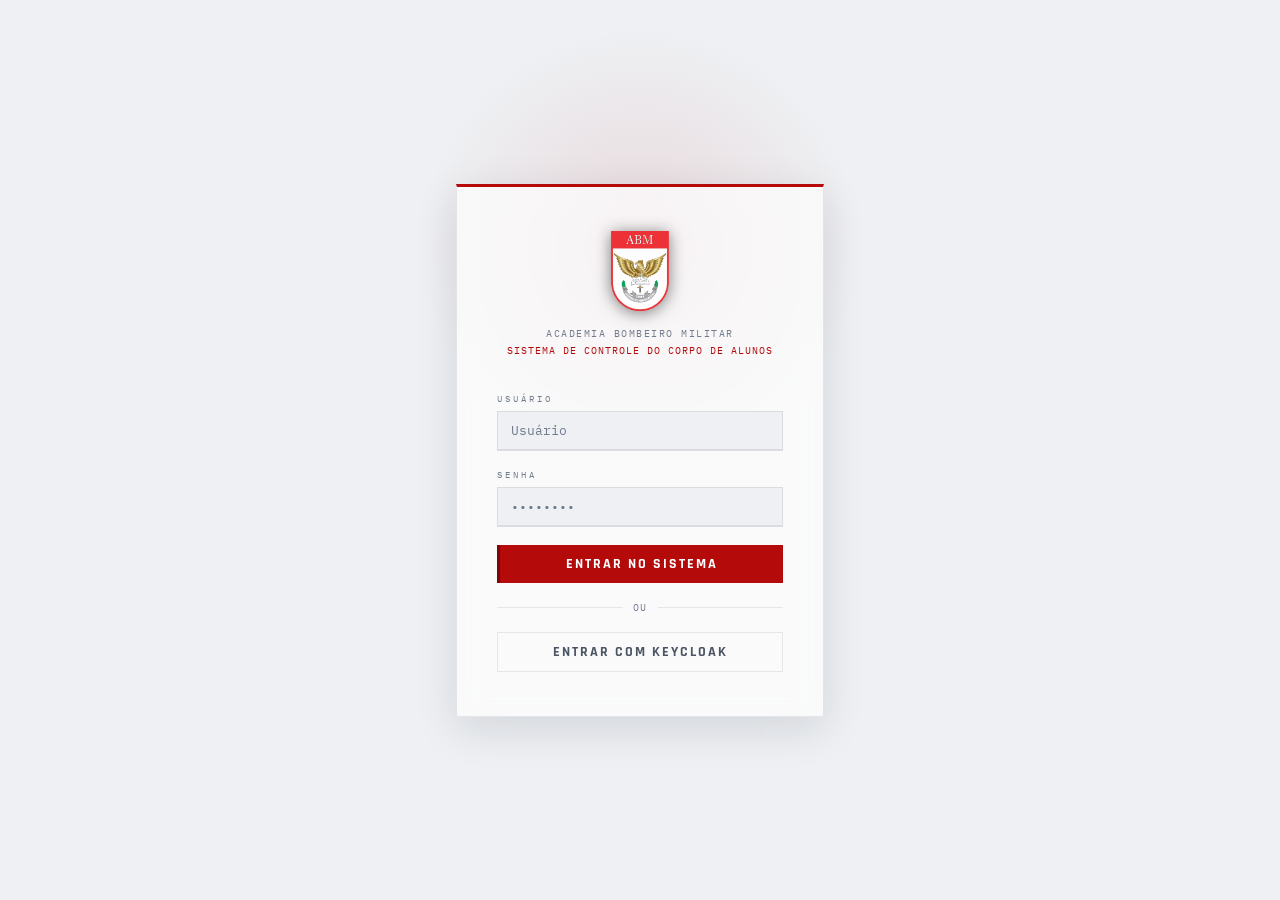
==== index.html @ fa2cc4a0 "versão para produção" ====
<!DOCTYPE html>
<html lang="pt-BR">
<head>
  <meta charset="UTF-8" />
  <link rel="icon" type="image/png" href="ABM.png" />
  <meta name="viewport" content="width=device-width, initial-scale=1.0" />
  <title>Gestão — Academia Bombeiro Militar</title>
  <link href="https://fonts.googleapis.com/css2?family=Rajdhani:wght@400;500;600;700&family=IBM+Plex+Mono:wght@400;500&family=IBM+Plex+Sans:wght@300;400;500;600&display=swap" rel="stylesheet" />
  <script>
    window.__APP_CONFIG__ = window.__APP_CONFIG__ || {
      apiBase: '/api',
      keycloak: {
        url: 'https://auth.bombeiros.pa.gov.br',
        realm: 'cbmpa',
        clientId: 'frontend-test',
      },
    };
  </script>
  <script src="config.js"></script>
  <script type="module">
    import Keycloak from 'https://esm.sh/keycloak-js@26.2.3';
    window.Keycloak = Keycloak;
  </script>
  <script src="table-sort.js" defer></script>
  <link rel="stylesheet" href="styles.css?v=3" />
</head>
<script>if (localStorage.getItem('token')) document.documentElement.classList.add('has-token');</script>
<style>.has-token #screen-login { display: none !important; }</style>
<body>

<!-- ══════════════════ LOGIN ══════════════════ -->
<div id="screen-login">
  <div class="login-wrap">
    <div class="login-card">
      <div class="login-emblem" style="flex-direction:column;align-items:center;gap:12px;">
        <img src="ABM.png" alt="Brasão ABM" style="width:80px;height:auto;filter:drop-shadow(0 2px 8px rgba(0,0,0,.5));" />
        <div style="text-align:center;">
          <div class="login-sub">Academia Bombeiro Militar</div>
          <div class="login-sub" style="color:var(--accent);letter-spacing:1px;">Sistema de Controle do Corpo de Alunos</div>
        </div>
      </div>

      <div class="alert error" id="login-error"></div>

      <div class="field">
        <label>Usuário</label>
        <input type="text" id="login-username" placeholder="Usuário" autocomplete="username" />
      </div>
      <div class="field">
        <label>Senha</label>
        <input type="password" id="login-password" placeholder="••••••••" autocomplete="current-password" />
      </div>
      <button class="btn btn-primary btn-full" id="btn-login">ENTRAR NO SISTEMA</button>

      <div style="text-align:center;margin-top:12px;display:none;" id="forgot-pw-wrap">
        <a href="#" id="link-forgot-pw" style="font-size:12px;color:var(--muted);text-decoration:underline;">Esqueceu a senha?</a>
      </div>

      <div style="display:flex;align-items:center;gap:10px;margin:18px 0;">
        <div style="flex:1;height:1px;background:var(--border);"></div>
        <span class="login-sub" style="margin:0;">OU</span>
        <div style="flex:1;height:1px;background:var(--border);"></div>
      </div>

      <button class="btn btn-ghost btn-full" id="btn-login-keycloak" onclick="doLoginKeycloak()">ENTRAR COM KEYCLOAK</button>
    </div>
  </div>
</div>

<!-- ══════════════════ SEM VÍNCULO ══════════════════ -->
<div id="screen-sem-vinculo" class="hidden">
  <div class="login-wrap">
    <div class="login-card">
      <div class="login-emblem" style="flex-direction:column;align-items:center;gap:12px;">
        <img src="ABM.png" alt="Brasão ABM" style="width:80px;height:auto;filter:drop-shadow(0 2px 8px rgba(0,0,0,.5));" />
        <div style="text-align:center;">
          <div class="login-sub">Academia Bombeiro Militar</div>
          <div class="login-sub" style="color:var(--accent);letter-spacing:1px;">Sistema de Controle do Corpo de Alunos</div>
        </div>
      </div>
      <div class="alert error" style="display:block;">
        Olá, <strong id="sv-username"></strong>. Sua conta ainda não está vinculada a nenhum curso ou função neste sistema.
        Contate a coordenação para regularizar seu acesso.
      </div>
      <button class="btn btn-ghost btn-full" onclick="doLogout()">SAIR</button>
    </div>
  </div>
</div>

<!-- ══════════════════ MODAL ESQUECI A SENHA ══════════════════ -->
<div class="modal-overlay" id="modal-forgot-pw">
  <div class="modal">
    <div class="modal-title">Recuperar Senha</div>

    <div class="alert error" id="forgot-pw-error"></div>
    <div class="alert success" id="forgot-pw-success"></div>

    <p style="font-size:13px;color:var(--muted);margin:0 0 14px;">
      Informe seu usuário. Se houver e-mail cadastrado, enviaremos um link para redefinir a senha.
    </p>

    <div class="field">
      <label>Usuário</label>
      <input type="text" id="forgot-pw-username" placeholder="Usuário" autocomplete="username" />
    </div>

    <button class="btn btn-primary btn-full" id="btn-forgot-pw-submit" style="margin-bottom:10px;">ENVIAR LINK</button>
    <button class="btn btn-ghost btn-full" onclick="closeForgotPw()">CANCELAR</button>
  </div>
</div>

<!-- ══════════════════ APP SHELL ══════════════════ -->
<div id="app">

  <!-- TOPBAR -->
  <header class="topbar">
    <div class="topbar-brand">
      <button id="btn-hamburger" onclick="toggleSidebar()" aria-label="Menu">☰</button>
      <img src="ABM.png" alt="Brasão ABM" style="width:28px;height:auto;filter:drop-shadow(0 1px 4px rgba(0,0,0,.4));" />
      <div class="topbar-sub">Academia Bombeiro Militar</div>
    </div>
    <nav id="topbar-page-nav" style="gap:0;align-items:stretch;margin:0 auto;">
      <a href="index.html" style="display:flex;align-items:center;padding:0 16px;font-family:'IBM Plex Mono',monospace;font-size:10px;letter-spacing:2px;text-transform:uppercase;color:var(--accent);border-bottom:2px solid var(--accent);text-decoration:none;white-space:nowrap;">Gestão</a>
      <a href="fatos_observados.html" style="display:flex;align-items:center;padding:0 16px;font-family:'IBM Plex Mono',monospace;font-size:10px;letter-spacing:2px;text-transform:uppercase;color:var(--muted);border-bottom:2px solid transparent;text-decoration:none;white-space:nowrap;transition:color .2s;" onmouseover="this.style.color='var(--text)'" onmouseout="this.style.color='var(--muted)'">Fatos Observados</a>
      <a href="requerimentos.html" style="display:flex;align-items:center;padding:0 16px;font-family:'IBM Plex Mono',monospace;font-size:10px;letter-spacing:2px;text-transform:uppercase;color:var(--muted);border-bottom:2px solid transparent;text-decoration:none;white-space:nowrap;transition:color .2s;" onmouseover="this.style.color='var(--text)'" onmouseout="this.style.color='var(--muted)'">Requerimentos</a>
      <a href="ordens_em_vigor.html" style="display:flex;align-items:center;padding:0 16px;font-family:'IBM Plex Mono',monospace;font-size:10px;letter-spacing:2px;text-transform:uppercase;color:var(--muted);border-bottom:2px solid transparent;text-decoration:none;white-space:nowrap;transition:color .2s;" onmouseover="this.style.color='var(--text)'" onmouseout="this.style.color='var(--muted)'">Ordens em Vigor</a>
      <a href="ensino.html" style="display:flex;align-items:center;padding:0 16px;font-family:'IBM Plex Mono',monospace;font-size:10px;letter-spacing:2px;text-transform:uppercase;color:var(--muted);border-bottom:2px solid transparent;text-decoration:none;white-space:nowrap;transition:color .2s;" onmouseover="this.style.color='var(--text)'" onmouseout="this.style.color='var(--muted)'">Ensino</a>
    </nav>
    <div class="topbar-user">
      <button type="button" id="top-curso-badge" class="curso-badge" style="display:none;" onclick="abrirModalCurso()">
        <span id="top-curso-badge-label">—</span><span style="opacity:.65;">▾</span>
      </button>
      <div style="text-align:right;">
        <div class="topbar-name" id="top-name">—</div>
        <div class="topbar-role" id="top-role">—</div>
      </div>
      <div class="topbar-avatar" id="top-avatar">?</div>
    </div>
  </header>

  <!-- SIDEBAR -->
  <aside class="sidebar">
    <div class="sidebar-section">
      <div class="sidebar-label">Geral</div>
      <div class="nav-item active" data-section="perfil" onclick="showSection('perfil')">
        <span class="nav-icon">◎</span> Meu Perfil
      </div>
    </div>

    <!-- Seção visível só para admin geral -->
    <div class="sidebar-section" id="nav-admin" style="display:none;">
      <div class="sidebar-divider"></div>
      <div class="sidebar-label">Admin Geral</div>
      <div class="nav-item" data-section="admin-coordenadores" onclick="showSection('admin-coordenadores')">
        <span class="nav-icon">⚙</span> Coordenadores
      </div>
    </div>

    <!-- Seção visível só para coordenador -->
    <div class="sidebar-section" id="nav-coord" style="display:none;">
      <div class="sidebar-divider"></div>
      <div class="sidebar-label">Administração</div>
      <div class="nav-item" data-section="usuarios" onclick="showSection('usuarios')">
        <span class="nav-icon">◈</span> Usuários
      </div>
      <div class="nav-item" data-section="staff-curso" onclick="showSection('staff-curso')">
        <span class="nav-icon">⚑</span> Staff do Curso
      </div>
      <div class="nav-item" data-section="coord-turmas" onclick="showSection('coord-turmas')">
        <span class="nav-icon">◉</span> Turmas
      </div>
      <div class="nav-item" data-section="coord-matriculas" onclick="showSection('coord-matriculas')">
        <span class="nav-icon">✦</span> Matricular Aluno
      </div>
    </div>

    <!-- Seção visível só para comandante (sem seções de gestão nesta página) -->
    <div class="sidebar-section" id="nav-comandante" style="display:none;"></div>

    <!-- Seção visível só para dia_cfo (sem seções de gestão nesta página) -->
    <div class="sidebar-section" id="nav-diacfo" style="display:none;"></div>

    <!-- Seção visível só para auxiliar -->
    <div class="sidebar-section" id="nav-auxiliar" style="display:none;">
      <div class="sidebar-divider"></div>
      <div class="sidebar-label">Auxiliar</div>
      <div class="nav-item" data-section="aux-usuarios" onclick="showSection('aux-usuarios')">
        <span class="nav-icon">◈</span> Usuários
      </div>
    </div>

    <!-- Seção visível só para ensino -->
    <div class="sidebar-section" id="nav-ensino" style="display:none;">
      <div class="sidebar-divider"></div>
      <div class="sidebar-label">Seção de Ensino</div>
      <div class="nav-item" data-section="ensino-turmas" onclick="showSection('ensino-turmas')">
        <span class="nav-icon">◉</span> Turmas
      </div>
      <div class="nav-item" data-section="ensino-matriculas" onclick="showSection('ensino-matriculas')">
        <span class="nav-icon">✦</span> Matricular Aluno
      </div>
      <div class="nav-item" data-section="ensino-tipos-disciplina" onclick="showSection('ensino-tipos-disciplina')">
        <span class="nav-icon">◎</span> Tipos de Disciplina
      </div>
    </div>

    <!-- Seção compartilhada: dia_cfo e cadete (sem seções de gestão nesta página) -->
    <div class="sidebar-section" id="nav-shared" style="display:none;"></div>

    <div class="sidebar-spacer"></div>
    <div class="sidebar-section">
      <div class="sidebar-divider"></div>
      <a href="fatos_observados.html" class="nav-item" style="text-decoration:none;">
        <span class="nav-icon">📝</span> Fatos Observados
      </a>
      <a href="requerimentos.html" class="nav-item" style="text-decoration:none;">
        <span class="nav-icon">📄</span> Requerimentos
      </a>
      <a href="ordens_em_vigor.html" class="nav-item" style="text-decoration:none;">
        <span class="nav-icon">📋</span> Ordens em Vigor
      </a>
      <a href="ensino.html" class="nav-item" style="text-decoration:none;">
        <span class="nav-icon">◎</span> Ensino e Instrução
      </a>
      <div class="nav-item" onclick="handleLogout()">
        <span class="nav-icon">↩</span> Sair
      </div>
    </div>
  </aside>

  <main class="main">

    <!-- ── PERFIL ── -->
    <section class="section active" id="section-perfil">
      <div class="page-header">
        <div>
          <div class="page-breadcrumb">CFO · Academia Bombeiro Militar</div>
          <div class="page-title">Meu <span>Perfil</span></div>
        </div>
        <button class="btn btn-ghost btn-sm" onclick="openChangePw()">◈ Alterar Senha</button>
      </div>

      <div class="card" style="max-width:520px;">
        <div class="profile-header">
          <div class="profile-avatar" id="pf-avatar">?</div>
          <div>
            <div class="profile-name" id="pf-name">—</div>
            <div class="profile-role-label"><span id="pf-role">—</span> <span id="pf-sub-role"></span></div>
          </div>
        </div>
        <div class="info-row">
          <span class="info-label">Turma</span>
          <span class="info-value" id="pf-turma-pel">—</span>
        </div>
        <div class="info-row">
          <span class="info-label">Número Geral</span>
          <span class="info-value" id="pf-numero">—</span>
        </div>
        <div class="info-row" id="pf-sub-role-row" style="display:none;">
          <span class="info-label">Sub-Função</span>
          <span class="info-value" id="pf-sub-role-value">—</span>
        </div>
        <div class="info-row">
          <span class="info-label">Nível de Acesso</span>
          <span class="info-value" id="pf-badge">—</span>
        </div>
        <div style="padding:0 20px 16px; display:flex; gap:10px;">
          <button class="btn btn-ghost btn-sm" id="pf-btn-transferir-funcao" style="display:none;" onclick="openTransferirFuncao()">⇄ Transferir Função</button>
          <button class="btn btn-ghost btn-sm" id="pf-btn-transferir-sub-funcao" style="display:none;" onclick="openTransferirSubFuncao()">⇄ Transferir Sub-Função</button>
        </div>
        <hr class="divider" />
        <div style="padding:16px 20px; display:flex; gap:10px;">
          <button class="btn btn-ghost btn-sm" onclick="openChangePw()">Alterar Senha</button>
          <button class="btn btn-danger btn-sm" onclick="handleLogout()">Sair</button>
        </div>
      </div>
    </section>

    <!-- ── USUÁRIOS (coordenador) ── -->
    <section class="section" id="section-usuarios">
      <div class="page-header">
        <div>
          <div class="page-breadcrumb">CFO · Coordenação</div>
          <div class="page-title">Gestão de <span>Usuários</span></div>
          <div class="page-meta" id="usuarios-meta">Carregando...</div>
        </div>
        <button class="btn btn-ghost btn-sm" onclick="loadUsuarios()">↻ Atualizar</button>
      </div>

      <div class="card">
        <div class="filter-bar">
          <input class="filter-input" type="text" id="filter-nome" placeholder="Filtrar por nome de guerra..." oninput="renderUsuarios()" />
          <select class="role-select" id="filter-role" onchange="renderUsuarios()" style="width:auto;">
            <option value="">Todos os roles</option>
            <option value="cadete">Cadete</option>
            <option value="aluno">Aluno</option>
            <option value="dia_cfo">Dia CFO</option>
            <option value="dia_curso">Aluno de Dia</option>
            <option value="xerife">Xerife</option>
          </select>
          <select class="role-select" id="filter-turma-pel" onchange="renderUsuarios()" style="width:auto;">
            <option value="">Todas as turmas</option>
          </select>
        </div>
      </div>

      <div id="usuarios-container">
        <!-- grupos por turma renderizados aqui -->
      </div>
    </section>



    <!-- ── ADMIN GERAL: COORDENADORES ── -->
    <section class="section" id="section-admin-coordenadores">
      <div class="page-header">
        <div>
          <div class="page-breadcrumb">Admin · Geral</div>
          <div class="page-title">Gestão de <span>Coordenadores</span></div>
          <div class="page-meta">Adicione ou remova coordenadores por curso</div>
        </div>
      </div>

      <div class="card">
        <div class="card-header"><span class="card-title">Criar Novo Curso</span></div>
        <div class="lancamento-body" style="display:flex;gap:14px;align-items:flex-end;flex-wrap:wrap;">
          <div>
            <label class="form-lbl">Nome *</label>
            <input class="filter-input" type="text" id="admin-curso-nome" placeholder="Nome do curso" style="width:240px;" />
          </div>
          <div>
            <label class="form-lbl">Sigla</label>
            <input class="filter-input" type="text" id="admin-curso-sigla" placeholder="Opcional" style="width:120px;" />
          </div>
          <div>
            <label class="form-lbl">Tipo *</label>
            <select class="role-select" id="admin-curso-tipo" style="min-width:160px;">
              <option value="formacao">Formação</option>
              <option value="especializacao">Especialização</option>
              <option value="habilitacao">Habilitação</option>
            </select>
          </div>
          <div>
            <label class="form-lbl">Ano</label>
            <input class="filter-input" type="number" id="admin-curso-ano" placeholder="Ex: 2025" style="width:100px;" />
          </div>
          <button class="btn btn-primary btn-sm" onclick="criarCursoAdmin()">+ Criar Curso</button>
        </div>
        <div id="admin-curso-alert" class="alert" style="margin:0 18px 14px;"></div>
      </div>

      <div class="card">
        <div class="card-header"><span class="card-title">Adicionar Coordenador</span></div>
        <div class="lancamento-body" style="display:flex;gap:14px;align-items:flex-end;flex-wrap:wrap;">
          <div>
            <label class="form-lbl">Curso *</label>
            <div class="sd-wrap" id="sd-admin-add-curso" style="min-width:220px;">
              <button class="sd-trigger" id="sd-admin-add-curso-trigger"
                      onclick="toggleSd('sd-admin-add-curso')"
                      data-placeholder="Selecione o curso..."
                      style="width:100%;">Selecione o curso...</button>
              <div class="sd-panel" id="sd-admin-add-curso-panel">
                <input class="sd-search" placeholder="Buscar curso..."
                       oninput="filterSd('sd-admin-add-curso', this.value)" />
                <div class="sd-list" id="sd-admin-add-curso-list"></div>
              </div>
            </div>
          </div>
          <div>
            <label class="form-lbl">CPF do coordenador *</label>
            <input class="filter-input" type="text" id="admin-add-cpf" placeholder="Somente números" style="width:180px;" />
          </div>
          <button class="btn btn-primary btn-sm" onclick="adicionarCoordenadorAdmin()">+ Adicionar</button>
        </div>
        <div id="admin-add-alert" class="alert" style="margin:0 18px 14px;"></div>
      </div>

      <div class="card">
        <div class="card-header">
          <span class="card-title">Cursos</span>
          <div style="display:flex;align-items:center;gap:8px;">
            <label class="form-lbl" style="margin:0;">Ano:</label>
            <select class="role-select" id="admin-filtro-ano" onchange="loadAdminCursos(1)" style="width:auto;">
              <option value="">Todos</option>
            </select>
          </div>
        </div>
        <table class="sortable-table">
          <thead>
            <tr>
              <th>Nome</th>
              <th>Sigla</th>
              <th>Tipo</th>
              <th>Ano</th>
              <th>Coordenador</th>
            </tr>
          </thead>
          <tbody id="admin-cursos-tbody"></tbody>
        </table>
        <div class="pag-bar">
          <span id="pag-info-cursos" class="pag-info"></span>
          <div id="pag-btns-cursos" class="pag-btns"></div>
        </div>
      </div>

      <div class="card">
        <div class="card-header">
          <span class="card-title">Coordenadores Atuais</span>
          <div class="sd-wrap" id="sd-admin-filtro-curso" style="min-width:200px;">
            <button class="sd-trigger" id="sd-admin-filtro-curso-trigger"
                    onclick="toggleSd('sd-admin-filtro-curso')"
                    data-placeholder="Todos os cursos">Todos os cursos</button>
            <div class="sd-panel" id="sd-admin-filtro-curso-panel">
              <input class="sd-search" placeholder="Buscar curso..."
                     oninput="filterSd('sd-admin-filtro-curso', this.value)" />
              <div class="sd-list" id="sd-admin-filtro-curso-list"></div>
            </div>
          </div>
        </div>
        <table class="sortable-table">
          <thead><tr><th>Curso</th><th>Coordenador</th><th>CPF</th><th></th></tr></thead>
          <tbody id="admin-coordenadores-tbody"></tbody>
        </table>
        <div class="pag-bar">
          <span id="pag-info-coordenadores" class="pag-info"></span>
          <div id="pag-btns-coordenadores" class="pag-btns"></div>
        </div>
      </div>
    </section>



    <!-- ── STAFF DO CURSO (coordenador/auxiliar) ── -->
    <section class="section" id="section-staff-curso">
      <div class="page-header">
        <div>
          <div class="page-breadcrumb">CFO · Coordenação</div>
          <div class="page-title">Staff do <span>Curso</span></div>
          <div class="page-meta">Auxiliares e comandantes de pelotão do curso ativo</div>
        </div>
      </div>

      <div class="card">
        <div class="card-header"><span class="card-title">Adicionar à Staff</span></div>
        <div class="lancamento-body" style="display:flex;gap:14px;align-items:flex-end;flex-wrap:wrap;">
          <div>
            <label class="form-lbl">Função *</label>
            <select class="role-select" id="staff-add-role" onchange="onStaffRoleChange()">
              <option value="auxiliar">Auxiliar</option>
              <option value="ensino">Seção de Ensino</option>
              <option value="comandante_de_pelotao">Comandante de Pelotão</option>
              <option value="comandante_de_companhia">Comandante de Companhia</option>
              <option value="lider_corpo_alunos">Líder do Corpo de Alunos</option>
            </select>
          </div>
          <div>
            <label class="form-lbl">Buscar por *</label>
            <select class="role-select" id="staff-add-modo" onchange="onStaffModoChange()">
              <option value="numero_geral">Número Geral (matriculado)</option>
              <option value="cpf">CPF (sem matrícula)</option>
            </select>
          </div>
          <div id="staff-add-numero-wrap">
            <label class="form-lbl">Número Geral *</label>
            <input class="filter-input" type="number" id="staff-add-numero" style="width:130px;" />
          </div>
          <div id="staff-add-cpf-wrap" style="display:none;">
            <label class="form-lbl">CPF *</label>
            <input class="filter-input" type="text" id="staff-add-cpf" placeholder="Somente números" style="width:160px;" />
          </div>
          <div id="staff-add-turma-wrap" style="display:none;">
            <label class="form-lbl">Turma *</label>
            <select class="role-select" id="staff-add-turma" onchange="onStaffTurmaChange()" style="min-width:160px;"></select>
          </div>
          <div id="staff-add-pel-wrap" style="display:none;">
            <label class="form-lbl">Pelotão *</label>
            <select class="role-select" id="staff-add-pel" style="width:90px;"></select>
          </div>
          <button class="btn btn-primary btn-sm" onclick="adicionarStaff()">+ Adicionar</button>
        </div>
        <div id="staff-add-alert" class="alert" style="margin:0 18px 14px;"></div>
      </div>

      <div class="card">
        <div class="card-header"><span class="card-title">Staff Atual</span></div>
        <table class="sortable-table">
          <thead><tr><th>Função</th><th>Nome</th><th>Turma/Pel</th><th></th></tr></thead>
          <tbody id="staff-curso-tbody"></tbody>
        </table>
      </div>
    </section>


    <!-- ── AUX: USUÁRIOS ── -->
    <section class="section" id="section-aux-usuarios">
      <div class="page-header">
        <div>
          <div class="page-breadcrumb">CFO · Auxiliar</div>
          <div class="page-title">Gestão de <span>Usuários</span></div>
          <div class="page-meta" id="aux-usuarios-meta">Carregando...</div>
        </div>
        <button class="btn btn-ghost btn-sm" onclick="loadAuxUsuarios()">↻ Atualizar</button>
      </div>
      <div class="card">
        <div class="filter-bar">
          <input class="filter-input" type="text" id="aux-filter-nome" placeholder="Filtrar por nome de guerra..." oninput="renderAuxUsuarios()" />
          <select class="role-select" id="aux-filter-role" onchange="renderAuxUsuarios()" style="width:auto;">
            <option value="">Todos os roles</option>
            <option value="cadete">Cadete</option>
            <option value="aluno">Aluno</option>
            <option value="dia_cfo">Dia CFO</option>
            <option value="dia_curso">Aluno de Dia</option>
            <option value="xerife">Xerife</option>
          </select>
          <select class="role-select" id="aux-filter-turma-pel" onchange="renderAuxUsuarios()" style="width:auto;">
            <option value="">Todas as turmas</option>
          </select>
        </div>
      </div>
      <div id="aux-usuarios-container"></div>
    </section>



    <!-- ── TURMAS DO CURSO (coordenador e ensino) ── -->
    <section class="section" id="section-coord-turmas">
      <div class="page-header">
        <div>
          <div class="page-breadcrumb">CFO · Administração</div>
          <div class="page-title">Turmas do <span>Curso</span></div>
        </div>
        <button class="btn btn-ghost btn-sm" onclick="loadCoordTurmas()">↻ Atualizar</button>
      </div>

      <!-- Criar nova turma -->
      <div class="card" style="max-width:600px;margin-bottom:20px;">
        <div class="card-header"><span class="card-title">Nova Turma</span></div>
        <div style="padding:16px 20px;display:flex;flex-wrap:wrap;gap:12px;align-items:flex-end;">
          <div>
            <label class="form-lbl">ID (ex: 29A) *</label>
            <input class="filter-input" type="text" id="ct-id" placeholder="29A" style="width:90px;text-transform:uppercase;" />
          </div>
          <div style="flex:1;min-width:160px;">
            <label class="form-lbl">Nome *</label>
            <input class="filter-input" type="text" id="ct-nome" placeholder="CFO TURMA 29 A" style="width:100%;" />
          </div>
          <div>
            <label class="form-lbl">Data de início</label>
            <input class="filter-input" type="date" id="ct-data" style="width:150px;" />
          </div>
          <div>
            <label class="form-lbl">Antiguidade</label>
            <input class="filter-input" type="number" id="ct-antiguidade" placeholder="ex: 29" style="width:90px;" />
          </div>
          <button class="btn btn-primary" onclick="criarTurma()">+ Criar</button>
        </div>
        <div id="ct-alert" class="alert" style="margin:0 20px 14px;"></div>
      </div>

      <!-- Lista de turmas -->
      <div class="card">
        <div class="card-header"><span class="card-title">Turmas Existentes</span></div>
        <div class="table-wrap">
          <table class="sortable-table">
            <thead>
              <tr>
                <th>ID</th>
                <th>Nome</th>
                <th>Início</th>
                <th>Antiguidade</th>
                <th>Matriculados</th>
                <th>Pelotões</th>
              </tr>
            </thead>
            <tbody id="coord-turmas-tbody"></tbody>
          </table>
        </div>
      </div>
    </section>


    <!-- ── MATRICULAR ALUNO (coordenador e ensino) ── -->
    <section class="section" id="section-coord-matriculas">
      <div class="page-header">
        <div>
          <div class="page-breadcrumb">CFO · Administração</div>
          <div class="page-title">Matricular <span>Aluno</span></div>
          <div class="page-meta">Matricule um usuário já cadastrado no sistema pelo CPF</div>
        </div>
      </div>

      <div class="card" style="max-width:560px;">
        <div class="card-header"><span class="card-title">Nova Matrícula</span></div>
        <div style="padding:16px 20px;display:grid;grid-template-columns:1fr 1fr;gap:14px;">
          <div style="grid-column:1/-1;">
            <label class="form-lbl">CPF do aluno *</label>
            <input class="filter-input" type="text" id="mat-cpf" placeholder="Somente números" style="width:100%;" />
          </div>
          <div>
            <label class="form-lbl">Turma *</label>
            <select class="role-select" id="mat-turma" style="width:100%;"></select>
          </div>
          <div>
            <label class="form-lbl">Pelotão *</label>
            <input class="filter-input" type="text" id="mat-pel" value="A" style="width:80px;text-transform:uppercase;" />
          </div>
          <div>
            <label class="form-lbl">Nº Geral</label>
            <input class="filter-input" type="number" id="mat-numero-geral" style="width:110px;" />
          </div>
        </div>
        <div style="padding:0 20px 16px;">
          <button class="btn btn-primary" onclick="matricularAluno()">✦ Matricular</button>
        </div>
        <div id="mat-alert" class="alert" style="margin:0 20px 14px;"></div>
      </div>
    </section>


    <!-- ── TURMAS DO CURSO (ensino — seção separada no nav mas mesmo conteúdo) ── -->
    <section class="section" id="section-ensino-turmas">
      <div class="page-header">
        <div>
          <div class="page-breadcrumb">CFO · Seção de Ensino</div>
          <div class="page-title">Turmas do <span>Curso</span></div>
        </div>
        <button class="btn btn-ghost btn-sm" onclick="loadEnsinoTurmas()">↻ Atualizar</button>
      </div>

      <div class="card" style="max-width:600px;margin-bottom:20px;">
        <div class="card-header"><span class="card-title">Nova Turma</span></div>
        <div style="padding:16px 20px;display:flex;flex-wrap:wrap;gap:12px;align-items:flex-end;">
          <div>
            <label class="form-lbl">ID (ex: 29A) *</label>
            <input class="filter-input" type="text" id="et-id" placeholder="29A" style="width:90px;text-transform:uppercase;" />
          </div>
          <div style="flex:1;min-width:160px;">
            <label class="form-lbl">Nome *</label>
            <input class="filter-input" type="text" id="et-nome" placeholder="CFO TURMA 29 A" style="width:100%;" />
          </div>
          <div>
            <label class="form-lbl">Data de início</label>
            <input class="filter-input" type="date" id="et-data" style="width:150px;" />
          </div>
          <div>
            <label class="form-lbl">Antiguidade</label>
            <input class="filter-input" type="number" id="et-antiguidade" placeholder="ex: 29" style="width:90px;" />
          </div>
          <button class="btn btn-primary" onclick="criarEnsinoTurma()">+ Criar</button>
        </div>
        <div id="et-alert" class="alert" style="margin:0 20px 14px;"></div>
      </div>

      <div class="card">
        <div class="card-header"><span class="card-title">Turmas Existentes</span></div>
        <div class="table-wrap">
          <table class="sortable-table">
            <thead>
              <tr>
                <th>ID</th>
                <th>Nome</th>
                <th>Início</th>
                <th>Antiguidade</th>
                <th>Matriculados</th>
                <th>Pelotões</th>
              </tr>
            </thead>
            <tbody id="ensino-turmas-tbody"></tbody>
          </table>
        </div>
      </div>
    </section>


    <!-- ── MATRICULAR ALUNO (ensino) ── -->
    <section class="section" id="section-ensino-matriculas">
      <div class="page-header">
        <div>
          <div class="page-breadcrumb">CFO · Seção de Ensino</div>
          <div class="page-title">Matricular <span>Aluno</span></div>
          <div class="page-meta">Matricule um usuário já cadastrado no sistema pelo CPF</div>
        </div>
      </div>

      <div class="card" style="max-width:560px;">
        <div class="card-header"><span class="card-title">Nova Matrícula</span></div>
        <div style="padding:16px 20px;display:grid;grid-template-columns:1fr 1fr;gap:14px;">
          <div style="grid-column:1/-1;">
            <label class="form-lbl">CPF do aluno *</label>
            <input class="filter-input" type="text" id="emat-cpf" placeholder="Somente números" style="width:100%;" />
          </div>
          <div>
            <label class="form-lbl">Turma *</label>
            <select class="role-select" id="emat-turma" style="width:100%;"></select>
          </div>
          <div>
            <label class="form-lbl">Pelotão *</label>
            <input class="filter-input" type="text" id="emat-pel" value="A" style="width:80px;text-transform:uppercase;" />
          </div>
          <div>
            <label class="form-lbl">Nº Geral</label>
            <input class="filter-input" type="number" id="emat-numero-geral" style="width:110px;" />
          </div>
        </div>
        <div style="padding:0 20px 16px;">
          <button class="btn btn-primary" onclick="matricularEnsinoAluno()">✦ Matricular</button>
        </div>
        <div id="emat-alert" class="alert" style="margin:0 20px 14px;"></div>
      </div>
    </section>


    <!-- ── TIPOS DE DISCIPLINA (ensino) ── -->
    <section class="section" id="section-ensino-tipos-disciplina">
      <div class="page-header">
        <div>
          <div class="page-breadcrumb">CFO · Seção de Ensino</div>
          <div class="page-title">Tipos de <span>Disciplina</span></div>
          <div class="page-meta">Currículo de disciplinas do curso</div>
        </div>
      </div>

      <div class="card">
        <div class="card-header"><span class="card-title">Cadastrar Tipo de Disciplina</span></div>
        <div class="lancamento-body" style="display:flex;gap:14px;align-items:flex-end;flex-wrap:wrap;padding:16px 20px;">
          <div style="flex:1;min-width:200px;">
            <label class="form-lbl">Nome *</label>
            <input class="filter-input" type="text" id="etd-nome" placeholder="DIREITO CONSTITUCIONAL" style="width:100%;text-transform:uppercase;" />
          </div>
          <div>
            <label class="form-lbl">Semestre</label>
            <select class="role-select" id="etd-semestre" style="min-width:80px;">
              <option value="">—</option>
              <option value="1">1º</option>
              <option value="2">2º</option>
              <option value="3">3º</option>
              <option value="4">4º</option>
            </select>
          </div>
          <div>
            <label class="form-lbl">H/A</label>
            <input class="filter-input" type="number" min="1" id="etd-horas" placeholder="30" style="width:80px;" />
          </div>
          <div>
            <label class="form-lbl">Peso</label>
            <input class="filter-input" type="number" min="0" step="0.1" id="etd-peso" placeholder="1" style="width:80px;" />
          </div>
          <button class="btn btn-primary" onclick="criarTipoDisciplina()">+ Cadastrar</button>
        </div>
        <div id="etd-alert" class="alert" style="margin:0 20px 14px;"></div>
      </div>

      <div class="card">
        <div class="card-header"><span class="card-title">Tipos Cadastrados</span></div>
        <table class="sortable-table">
          <thead>
            <tr>
              <th>Nome</th>
              <th>Semestre</th>
              <th>H/A</th>
              <th>Peso</th>
            </tr>
          </thead>
          <tbody id="etd-tbody"></tbody>
        </table>
      </div>
    </section>

    <footer class="app-footer">
      <div class="app-footer-grid">
        <div>
          <div class="app-footer-brand">
            <img src="CBMPA.png" alt="Logo CBMPA" />
            <span>CBMPA</span>
          </div>
          <p>
            Corpo de Bombeiros Militar do Pará<br>
            Academia Bombeiro Militar
          </p>
          <p><a href="https://www.bombeiros.pa.gov.br" target="_blank" rel="noopener noreferrer">bombeiros.pa.gov.br</a></p>
        </div>
        <div>
          <div class="app-footer-title">&lt;/&gt; Sobre o sistema</div>
          <ul>
            <li>Sistema de Controle do Corpo de Alunos</li>
            <li>
              Desenvolvido por:<br>
              CAD BM Lauro Correa dos Santos Junior<br>
              CAD BM Artur Sidney Maceno Moreira
            </li>
          </ul>
        </div>
        <div>
          <div class="app-footer-title">&lt;/&gt; Links</div>
          <ul>
            <li><a href="termos-de-uso.html">Termos de Uso</a></li>
          </ul>
        </div>
      </div>
      <div class="app-footer-copy">© <span id="footer-year"></span> Corpo de Bombeiros Militar do Pará. Todos os direitos reservados.</div>
    </footer>
    <script>document.getElementById('footer-year').textContent = new Date().getFullYear();</script>

  </main>

<!-- ══ MODAL CURSO ATIVO ══ -->
<div class="modal-overlay" id="modal-curso">
  <div class="modal" style="max-width:420px;">
    <div class="modal-title">Selecionar Curso</div>
    <div id="modal-curso-lista" style="display:flex;flex-direction:column;gap:10px;"></div>
    <button class="btn btn-ghost btn-full btn-sm" style="margin-top:18px;" onclick="document.getElementById('modal-curso').classList.remove('open')">Cancelar</button>
  </div>
</div>

<div class="modal-overlay" id="modal-terms" style="z-index:600;">
  <div class="modal" style="max-width:640px;padding:0;display:flex;flex-direction:column;max-height:90vh;">
    <div style="padding:28px 32px 20px;border-bottom:1px solid var(--border);">
      <div class="modal-title" style="margin-bottom:6px;">Termos de Uso</div>
      <p style="font-size:.82rem;color:var(--muted);font-family:'IBM Plex Mono',monospace;letter-spacing:.5px;">
        Uma nova versão dos Termos de Uso está em vigor. Leia e aceite para continuar.
      </p>
    </div>
    <div style="overflow-y:auto;flex:1;padding:24px 32px;">
      <iframe src="termos-de-uso.html" style="width:100%;height:480px;border:none;background:var(--bg);" title="Termos de Uso"></iframe>
    </div>
    <div style="padding:20px 32px 24px;border-top:1px solid var(--border);display:flex;flex-direction:column;gap:14px;">
      <label style="display:flex;align-items:flex-start;gap:10px;cursor:pointer;font-size:.85rem;color:var(--text-dim);line-height:1.5;">
        <input type="checkbox" id="chk-terms-modal" style="width:16px;min-width:16px;height:16px;margin-top:2px;accent-color:var(--accent);cursor:pointer;" />
        <span>
          Li e aceito os <a href="termos-de-uso.html" target="_blank" style="color:var(--accent);text-decoration:underline;">Termos de Uso</a>
          do Sistema de Controle do Corpo de Alunos, reconhecendo que todas as ações realizadas com minhas credenciais são de minha exclusiva responsabilidade e produzem efeitos disciplinares.
        </span>
      </label>
      <div id="terms-modal-error" class="alert error" style="display:none;"></div>
      <button class="btn btn-primary btn-full" id="btn-accept-terms" disabled style="opacity:.45;cursor:not-allowed;">
        ACEITAR E CONTINUAR
      </button>
    </div>
  </div>
</div>

<!-- ══════════════════ MODAL ALTERAR SENHA ══════════════════ -->
<div class="modal-overlay" id="modal-pw">
  <div class="modal">
    <div class="modal-title">Alterar Senha</div>

    <div class="alert error" id="pw-error"></div>
    <div class="alert success" id="pw-success"></div>

    <div class="field">
      <label>Senha Atual</label>
      <input type="password" id="pw-old" placeholder="••••••••" />
    </div>
    <div class="field">
      <label>Nova Senha</label>
      <input type="password" id="pw-new" placeholder="mínimo 8 caracteres" />
    </div>
    <div class="field">
      <label>Confirmar Nova Senha</label>
      <input type="password" id="pw-confirm" placeholder="••••••••" />
    </div>

    <button class="btn btn-primary btn-full" id="btn-pw-submit" style="margin-bottom:10px;">CONFIRMAR</button>
    <button class="btn btn-ghost btn-full" onclick="closePw()">CANCELAR</button>
  </div>
</div>

<div class="modal-overlay" id="modal-transferir">
  <div class="modal">
    <div class="modal-title" id="transferir-title">Transferir Função</div>

    <div class="alert error" id="transferir-error"></div>
    <div class="alert success" id="transferir-success"></div>

    <p style="font-size:13px;color:var(--muted);margin:0 0 14px;" id="transferir-desc"></p>

    <div class="field">
      <label>Número Geral do Destinatário</label>
      <input type="number" id="transferir-numero-geral" placeholder="Ex: 42" />
    </div>

    <button class="btn btn-primary btn-full" id="btn-transferir-submit" style="margin-bottom:10px;" onclick="handleTransferir()">CONFIRMAR</button>
    <button class="btn btn-ghost btn-full" onclick="closeTransferir()">CANCELAR</button>
  </div>
</div>

<!-- TOAST -->
<div id="toast"></div>

<script src="shared.js?v=3"></script>
<script>
  (async () => {
    if (token()) { await initApp(); }
  })();
</script>
</body>
</html>
---- styles.css ----
:root {
      --bg:              #eef0f3;
      --surface:         rgba(255,255,255,.68);
      --surface2:        rgba(255,255,255,.85);
      --border:          rgba(15,23,42,.09);
      --border2:         rgba(15,23,42,.16);
      --accent:          #b40a0a;
      --accent2:         #7a0808;
      --accent-dim:      rgba(180,10,10,.08);
      --danger:          #c0392b;
      --danger-dim:      rgba(192,57,43,.12);
      --text:            #1c2128;
      --text-dim:        #4b5563;
      --muted:           #707b8c;
      --success:         #1e9e57;
      --success-dim:     rgba(30,158,87,.1);
      --blue:            #2f7dbd;
      --blue-dim:        rgba(47,125,189,.1);
      --warn:            #c2670f;
      --warn-dim:        rgba(194,103,15,.1);
      --glass-blur:      blur(14px);
    }

    *, *::before, *::after { box-sizing: border-box; margin: 0; padding: 0; }

    body {
      background: var(--bg);
      color: var(--text);
      font-family: 'IBM Plex Sans', sans-serif;
      min-height: 100vh;
      overflow-x: hidden;
    }

    /* ── BG WASH ── */
    body::before {
      content: '';
      position: fixed; inset: 0;
      background:
        radial-gradient(circle at 12% 0%, rgba(180,10,10,.06) 0%, transparent 45%),
        radial-gradient(circle at 100% 30%, rgba(15,23,42,.04) 0%, transparent 50%);
      pointer-events: none; z-index: 0;
    }

    /* ── LOGIN SCREEN ── */
    #screen-login {
      position: fixed; inset: 0;
      background: var(--bg);
      z-index: 500;
      display: flex; align-items: center; justify-content: center;
      animation: fadeIn .3s ease;
    }
    #screen-login.hidden { display: none; }
    #screen-sem-vinculo { display: flex; align-items: center; justify-content: center; animation: fadeIn .3s ease; }
    #screen-sem-vinculo.hidden { display: none; }

    .login-wrap {
      position: relative; z-index: 1;
      width: 100%; max-width: 400px; padding: 16px;
    }

    /* Glow behind card */
    .login-wrap::before {
      content: '';
      position: absolute;
      top: -160px; left: 50%; transform: translateX(-50%);
      width: 480px; height: 480px;
      background: radial-gradient(circle, rgba(180,10,10,.1) 0%, transparent 65%);
      pointer-events: none;
    }

    .login-card {
      background: var(--surface);
      backdrop-filter: var(--glass-blur);
      -webkit-backdrop-filter: var(--glass-blur);
      border: 1px solid var(--border);
      border-top: 3px solid var(--accent);
      box-shadow: 0 12px 40px rgba(15,23,42,.12);
      padding: 44px 40px;
      position: relative;
    }

    .login-emblem {
      display: flex; align-items: center; gap: 14px;
      margin-bottom: 36px;
    }

    .login-hex {
      width: 52px; height: 52px;
      background: var(--bg);
      border: 1px solid var(--border2);
      clip-path: polygon(50% 0%, 100% 25%, 100% 75%, 50% 100%, 0% 75%, 0% 25%);
      display: flex; align-items: center; justify-content: center;
      font-family: 'Rajdhani', sans-serif;
      font-size: 18px; font-weight: 700;
      color: var(--accent); flex-shrink: 0;
    }

    .login-brand {
      font-family: 'Rajdhani', sans-serif;
      font-size: 26px; font-weight: 700;
      letter-spacing: 4px; color: var(--accent);
      line-height: 1;
    }

    .login-sub {
      font-family: 'IBM Plex Mono', monospace;
      font-size: 10px; letter-spacing: 1.5px;
      color: var(--muted); text-transform: uppercase;
      margin-top: 4px;
    }

    .field { margin-bottom: 18px; }

    label {
      display: block;
      font-family: 'IBM Plex Mono', monospace;
      font-size: 9px; letter-spacing: 3px;
      color: var(--muted); text-transform: uppercase;
      margin-bottom: 7px;
    }

    input, select, textarea {
      width: 100%;
      background: var(--bg);
      border: 1px solid var(--border);
      border-bottom: 2px solid var(--border);
      color: var(--text);
      padding: 10px 13px;
      font-family: 'IBM Plex Mono', monospace;
      font-size: 13px; outline: none;
      transition: border-color .2s;
    }
    input:focus, select:focus, textarea:focus {
      border-color: var(--accent);
      border-bottom-color: var(--accent);
    }
    input::placeholder, textarea::placeholder { color: var(--muted); }
    select { cursor: pointer; }
    select option { background: var(--surface2); }

    .btn {
      display: inline-flex; align-items: center; gap: 7px;
      padding: 10px 20px; border: none; cursor: pointer;
      font-family: 'Rajdhani', sans-serif;
      font-size: 14px; font-weight: 700;
      letter-spacing: 2px; text-transform: uppercase;
      transition: all .15s;
    }
    .btn-full { width: 100%; justify-content: center; }
    .btn-primary {
      background: var(--accent); color: #fff;
      border-left: 3px solid var(--accent2);
    }
    .btn-primary:hover { background: #d11414; }
    .btn-primary:active { transform: scale(.98); }
    .btn-ghost {
      background: transparent; color: var(--text-dim);
      border: 1px solid var(--border);
    }
    .btn-ghost:hover { border-color: var(--accent); color: var(--accent); }
    .btn-danger {
      background: var(--danger-dim); color: var(--danger);
      border: 1px solid rgba(192,57,43,.3);
    }
    .btn-danger:hover { background: rgba(192,57,43,.22); }
    .btn-sm { padding: 5px 12px; font-size: 11px; letter-spacing: 1px; }
    .btn-loading { opacity: .55; pointer-events: none; }

    .alert {
      padding: 10px 14px;
      font-family: 'IBM Plex Mono', monospace;
      font-size: 12px; margin-bottom: 16px; display: none;
    }
    .alert.show { display: block; }
    .alert.error { background: rgba(192,57,43,.12); border: 1px solid rgba(192,57,43,.25); color: #e74c3c; }
    .alert.success { background: var(--success-dim); border: 1px solid rgba(46,204,113,.25); color: var(--success); }

    /* ── APP SHELL ── */
    #app {
      display: none;
    }
    #app.visible {
      display: block;
    }

    /* ── TOPBAR ── */
    .topbar {
      position: fixed; top: 0; left: 0; right: 0;
      height: 48px;
      background: rgba(255,255,255,.78);
      backdrop-filter: var(--glass-blur);
      -webkit-backdrop-filter: var(--glass-blur);
      border-bottom: 3px solid var(--accent);
      box-shadow: 0 1px 12px rgba(15,23,42,.06);
      display: flex; align-items: center; justify-content: space-between;
      padding: 0 20px;
      z-index: 200;
    }

    .topbar-brand {
      display: flex; align-items: center; gap: 10px;
    }

    .topbar-hex {
      width: 30px; height: 30px;
      background: var(--bg);
      border: 1px solid var(--border2);
      clip-path: polygon(50% 0%, 100% 25%, 100% 75%, 50% 100%, 0% 75%, 0% 25%);
      display: flex; align-items: center; justify-content: center;
      font-family: 'Rajdhani', sans-serif; font-size: 12px; font-weight: 700;
      color: var(--accent);
    }

    .topbar-title {
      font-family: 'Rajdhani', sans-serif;
      font-size: 16px; font-weight: 700;
      letter-spacing: 3px; color: var(--accent);
      text-transform: uppercase;
    }

    .topbar-sep {
      width: 1px; height: 20px; background: var(--border2); margin: 0 8px;
    }

    .topbar-sub {
      font-family: 'IBM Plex Mono', monospace;
      font-size: 9px; letter-spacing: 2px;
      color: var(--muted); text-transform: uppercase;
    }

    .topbar-user {
      display: flex; align-items: center; gap: 10px;
    }

    .topbar-avatar {
      width: 30px; height: 30px;
      background: var(--bg); border: 1px solid var(--border2);
      display: flex; align-items: center; justify-content: center;
      font-family: 'Rajdhani', sans-serif;
      font-size: 13px; color: var(--accent); font-weight: 700;
    }

    .topbar-name {
      font-size: 12px; font-weight: 600; color: var(--text);
    }

    .topbar-role {
      font-family: 'IBM Plex Mono', monospace;
      font-size: 9px; color: var(--muted); letter-spacing: 1px;
    }

    .badge {
      display: inline-block; padding: 2px 8px;
      font-family: 'IBM Plex Mono', monospace;
      font-size: 9px; letter-spacing: 2px; text-transform: uppercase;
    }
    .badge-gold { background: rgba(180,10,10,.12); color: var(--accent); border: 1px solid rgba(180,10,10,.25); }
    .badge-silver { background: rgba(74,80,96,.15); color: var(--text-dim); border: 1px solid rgba(74,80,96,.3); }
    .badge-blue  { background: var(--blue-dim); color: var(--blue); border: 1px solid rgba(52,152,219,.25); }
    .badge-green { background: rgba(46,204,113,.1); color: var(--success); border: 1px solid rgba(46,204,113,.25); }
    .badge-sub-b1 { background: rgba(155,89,182,.12); color: #9b59b6; border: 1px solid rgba(155,89,182,.3); }
    .badge-sub-b3 { background: rgba(230,126,34,.12); color: #e67e22; border: 1px solid rgba(230,126,34,.3); }
    .badge-sub-b4 { background: rgba(52,152,219,.12); color: #3498db; border: 1px solid rgba(52,152,219,.3); }
    .badge-sub-b5 { background: rgba(231,76,60,.12); color: #e74c3c; border: 1px solid rgba(231,76,60,.3); }

    /* ── SIDEBAR ── */
    .sidebar {
      position: fixed; top: 48px; left: 0; bottom: 0;
      width: 210px;
      background: linear-gradient(185deg, #14171c 0%, #1f0b0b 100%);
      border-right: 1px solid var(--border2);
      overflow-y: auto; z-index: 100;
      display: flex; flex-direction: column;
    }

    .sidebar-section { padding: 20px 0 8px; }

    .sidebar-label {
      font-family: 'IBM Plex Mono', monospace;
      font-size: 9px; letter-spacing: 2px; text-transform: uppercase;
      color: rgba(255,255,255,.4); padding: 0 14px 10px;
    }

    .sidebar-label.collapsible {
      display: flex; align-items: center; justify-content: space-between;
      cursor: pointer; user-select: none; transition: color .15s;
      padding-right: 12px;
    }
    .sidebar-label.collapsible:hover { color: rgba(255,255,255,.7); }
    .nav-group-chevron {
      font-size: 13px; font-weight: 700; color: var(--accent); opacity: .85; transition: transform .2s; flex-shrink: 0;
    }
    .nav-group.collapsed .nav-group-chevron { transform: rotate(-90deg); }
    .nav-group-children { overflow: hidden; }
    .nav-group.collapsed .nav-group-children { display: none; }

    .nav-item {
      display: flex; align-items: center; gap: 9px;
      padding: 9px 14px;
      font-size: 13px; font-weight: 500;
      color: rgba(255,255,255,.85);
      cursor: pointer;
      border-left: 3px solid transparent;
      transition: all .15s;
      user-select: none;
    }
    .nav-item:hover {
      background: rgba(180,10,10,.18);
      color: #fff;
      border-left-color: rgba(180,10,10,.6);
    }
    .nav-item.active {
      background: rgba(180,10,10,.28);
      color: #fff;
      border-left-color: var(--accent);
    }

    .nav-icon { font-size: 13px; width: 16px; text-align: center; flex-shrink: 0; }

    .nav-badge {
      margin-left: auto;
      background: rgba(192,57,43,.8); color: #fff;
      font-family: 'IBM Plex Mono', monospace;
      font-size: 9px; font-weight: 700;
      padding: 1px 6px; border-radius: 10px;
    }

    .sidebar-divider {
      height: 1px; background: rgba(255,255,255,.08); margin: 6px 14px;
    }

    .sidebar-spacer { flex: 1; }

    /* ── MAIN ── */
    .main {
      margin-left: 210px;
      margin-top: 48px;
      padding: 28px 32px;
      min-height: calc(100vh - 48px);
      position: relative; z-index: 1;
    }

    /* ── SECTIONS ── */
    .section { display: none; }
    .section.active {
      display: block;
      animation: fadeUp .25s ease;
    }

    @keyframes fadeUp {
      from { opacity: 0; transform: translateY(10px); }
      to   { opacity: 1; transform: translateY(0); }
    }
    @keyframes fadeIn {
      from { opacity: 0; } to { opacity: 1; }
    }

    /* ── PAGE HEADER ── */
    .page-header {
      margin-bottom: 28px; padding-bottom: 20px;
      border-bottom: 1px solid var(--border);
      display: flex; align-items: flex-start; justify-content: space-between;
    }

    .page-breadcrumb {
      font-family: 'IBM Plex Mono', monospace;
      font-size: 9px; letter-spacing: 2px; color: var(--muted);
      text-transform: uppercase; margin-bottom: 6px;
    }

    .page-title {
      font-family: 'Rajdhani', sans-serif;
      font-size: 26px; font-weight: 700;
      letter-spacing: 2px; color: var(--text);
      text-transform: uppercase;
    }
    .page-title span { color: var(--accent); }

    .page-meta {
      font-family: 'IBM Plex Mono', monospace;
      font-size: 10px; color: var(--muted); margin-top: 4px;
    }

    /* ── STATS ── */
    .stats-row {
      display: grid; grid-template-columns: repeat(4, 1fr);
      gap: 14px; margin-bottom: 28px;
    }

    .stat-card {
      background: var(--surface);
      backdrop-filter: var(--glass-blur);
      -webkit-backdrop-filter: var(--glass-blur);
      border: 1px solid var(--border);
      box-shadow: 0 4px 18px rgba(15,23,42,.05);
      padding: 18px 20px; position: relative; overflow: hidden;
    }
    .stat-card::after {
      content: ''; position: absolute;
      top: 0; left: 0; right: 0; height: 2px;
    }
    .stat-card.red::after { background: linear-gradient(90deg, var(--danger), transparent); }
    .stat-card.gold::after { background: linear-gradient(90deg, var(--accent), transparent); }
    .stat-card.green::after { background: linear-gradient(90deg, var(--success), transparent); }
    .stat-card.blue::after { background: linear-gradient(90deg, var(--blue), transparent); }

    .stat-value {
      font-family: 'Rajdhani', sans-serif;
      font-size: 38px; font-weight: 700; line-height: 1;
    }
    .stat-card.red .stat-value { color: var(--danger); }
    .stat-card.gold .stat-value { color: var(--accent); }
    .stat-card.green .stat-value { color: var(--success); }
    .stat-card.blue .stat-value { color: var(--blue); }

    .stat-label {
      font-size: 10px; font-weight: 500;
      color: var(--muted); text-transform: uppercase;
      letter-spacing: 1px; margin-top: 7px;
    }

    .stat-icon {
      position: absolute; right: 14px; bottom: 12px;
      font-size: 28px; opacity: .07;
    }

    /* ── CARDS ── */
    .card {
      background: var(--surface);
      backdrop-filter: var(--glass-blur);
      -webkit-backdrop-filter: var(--glass-blur);
      border: 1px solid var(--border);
      box-shadow: 0 4px 18px rgba(15,23,42,.05);
      margin-bottom: 20px;
      position: relative;
    }
    /* backdrop-filter cria stacking context/containing-block próprio - sem
       isso, dropdown (.sd-panel) e datepicker (.dp-popup) abertos dentro de
       um .card ficam por baixo do próximo .card da página, mesmo com
       z-index alto, porque o z-index deles só vale dentro do contexto do
       .card que os contém. */
    .card:has(.sd-panel.open),
    .card:has(.dp-popup.open) {
      z-index: 5;
    }

    .card-header {
      padding: 13px 18px;
      background: rgba(255,255,255,.9);
      border-bottom: 1px solid var(--border);
      display: flex; align-items: center; justify-content: space-between;
    }

    .card-title {
      font-family: 'Rajdhani', sans-serif;
      font-size: 13px; font-weight: 700;
      letter-spacing: 2.5px; text-transform: uppercase;
      color: var(--accent);
    }

    /* ── PROFILE CARD ── */
    .profile-header {
      display: flex; align-items: center; gap: 16px;
      padding: 20px;
      border-bottom: 1px solid var(--border);
    }

    .profile-avatar {
      width: 52px; height: 52px;
      background: var(--bg); border: 1px solid var(--border2);
      display: flex; align-items: center; justify-content: center;
      font-family: 'Rajdhani', sans-serif;
      font-size: 22px; font-weight: 700;
      color: var(--accent); flex-shrink: 0;
    }

    .profile-name {
      font-family: 'Rajdhani', sans-serif;
      font-size: 24px; font-weight: 700;
      letter-spacing: 1px; color: var(--text); line-height: 1;
    }
    .profile-role-label {
      font-family: 'IBM Plex Mono', monospace;
      font-size: 10px; letter-spacing: 2px;
      color: var(--accent); margin-top: 4px;
    }

    .info-row {
      display: flex; justify-content: space-between; align-items: center;
      padding: 13px 20px;
      border-bottom: 1px solid var(--border);
    }
    .info-row:last-child { border-bottom: none; }

    .info-label {
      font-family: 'IBM Plex Mono', monospace;
      font-size: 9px; letter-spacing: 2px; color: var(--muted);
      text-transform: uppercase;
    }

    .info-value {
      font-family: 'IBM Plex Mono', monospace;
      font-size: 12px; color: var(--text);
    }

    .divider {
      border: none; border-top: 1px solid var(--border); margin: 0;
    }

    /* ── TURMA GROUP ── */
    .turma-group { margin-bottom: 28px; }

    .turma-header {
      display: flex; align-items: center; gap: 12px;
      padding: 10px 18px;
      background: var(--surface2);
      border: 1px solid var(--border);
      border-bottom: none;
    }

    .turma-badge {
      font-family: 'Rajdhani', sans-serif;
      font-size: 12px; font-weight: 700;
      letter-spacing: 3px; color: var(--accent);
      text-transform: uppercase;
    }

    .turma-count {
      font-family: 'IBM Plex Mono', monospace;
      font-size: 10px; color: var(--muted);
    }

    /* ── TABLE ── */
    .table-wrap { overflow-x: auto; }

    table {
      width: 100%; border-collapse: collapse; font-size: 12.5px;
    }

    thead th {
      background: var(--surface2);
      font-family: 'IBM Plex Mono', monospace;
      font-size: 9px; font-weight: 500;
      letter-spacing: 2px; text-transform: uppercase;
      color: var(--muted); padding: 10px 16px;
      text-align: left;
      border-bottom: 1px solid var(--border);
      white-space: nowrap;
    }

    tbody tr {
      border-bottom: 1px solid rgba(15,23,42,.07);
      transition: background .1s;
    }
    tbody tr:hover { background: rgba(180,10,10,.04); }

    td { padding: 11px 16px; vertical-align: middle; }

    .td-mono {
      font-family: 'IBM Plex Mono', monospace;
      font-size: 11px; color: var(--text-dim);
    }
    .td-name { font-weight: 600; font-size: 13px; }

    /* ── ROLE SELECT ── */
    .role-select {
      background: var(--bg);
      border: 1px solid var(--border);
      color: var(--text);
      padding: 5px 10px;
      font-family: 'IBM Plex Mono', monospace;
      font-size: 11px; outline: none; cursor: pointer;
      transition: border-color .2s;
      width: auto;
    }
    .role-select:focus { border-color: var(--accent); }

    /* ── Itens de navegação só fazem sentido para cursos com nota de
       comportamento; ocultos quando o curso ativo é de especialização ── */
    .cv-hide { display: none !important; }

    /* ── CURSO ATIVO (badge + modal) ── */
    .curso-badge {
      display: inline-flex; align-items: center; gap: 6px;
      background: var(--accent); color: #fff;
      border: none; cursor: pointer;
      padding: 7px 14px; border-radius: 20px;
      font-family: 'IBM Plex Mono', monospace;
      font-size: 11px; font-weight: 600; letter-spacing: 1px;
      text-transform: uppercase;
      transition: opacity .15s;
    }
    .curso-badge:hover { opacity: .85; }

    .curso-card {
      display: flex; align-items: center; justify-content: space-between;
      text-align: left; width: 100%;
      background: var(--bg); border: 1px solid var(--border);
      padding: 14px 16px; cursor: pointer; border-radius: 6px;
      font-family: inherit; transition: border-color .15s;
    }
    .curso-card:hover { border-color: var(--accent); }
    .curso-card.active { border-color: var(--accent); border-width: 2px; }
    .curso-card-nome {
      font-family: 'Rajdhani', sans-serif; font-weight: 700;
      font-size: 16px; letter-spacing: 1px; color: var(--text);
    }
    .curso-card-sub {
      font-family: 'IBM Plex Mono', monospace;
      font-size: 10px; color: var(--muted); margin-top: 3px;
    }
    .curso-card-check { color: var(--accent); font-size: 18px; font-weight: 700; }

    /* ── MODAL ── */
    .modal-overlay {
      position: fixed; inset: 0;
      background: rgba(15,23,42,.35);
      backdrop-filter: blur(8px) saturate(110%);
      -webkit-backdrop-filter: blur(8px) saturate(110%);
      z-index: 400;
      display: none; align-items: center; justify-content: center;
      padding: 16px;
    }
    .modal-overlay.open { display: flex; animation: fadeIn .2s ease; }

    .modal {
      background: var(--surface);
      backdrop-filter: var(--glass-blur);
      -webkit-backdrop-filter: var(--glass-blur);
      border: 1px solid var(--border);
      border-top: 2px solid var(--accent);
      box-shadow: 0 12px 40px rgba(15,23,42,.15);
      width: 100%; max-width: 400px; padding: 36px;
      position: relative;
    }

    .modal-box {
      background: var(--surface);
      backdrop-filter: var(--glass-blur);
      -webkit-backdrop-filter: var(--glass-blur);
      border: 1px solid var(--border);
      border-top: 2px solid var(--accent);
      box-shadow: 0 12px 40px rgba(15,23,42,.15);
      width: 100%; max-width: 480px;
      max-height: 90vh; overflow-y: auto;
      position: relative;
    }
    .modal-header {
      display: flex; align-items: center; justify-content: space-between;
      padding: 16px 20px; border-bottom: 1px solid var(--border);
    }
    .modal-close {
      background: none; border: none; color: var(--muted);
      font-size: 18px; cursor: pointer; padding: 0 4px;
      transition: color .15s;
    }
    .modal-close:hover { color: var(--text); }

    .modal-title {
      font-family: 'Rajdhani', sans-serif;
      font-size: 20px; font-weight: 700;
      letter-spacing: 3px; color: var(--accent);
      text-transform: uppercase; margin-bottom: 24px;
    }

    /* ── EMPTY STATE ── */
    .empty-state {
      padding: 48px 20px; text-align: center;
      color: var(--muted);
    }
    .empty-state-icon { font-size: 32px; margin-bottom: 12px; opacity: .4; }
    .empty-state-text {
      font-family: 'IBM Plex Mono', monospace;
      font-size: 11px; letter-spacing: 1px;
    }

    /* ── LOADING ── */
    .loading-row td {
      text-align: center; padding: 32px;
      font-family: 'IBM Plex Mono', monospace;
      font-size: 11px; color: var(--muted);
      letter-spacing: 2px;
    }

    /* ── TOAST ── */
    #toast {
      position: fixed; bottom: 24px; right: 24px;
      padding: 12px 18px;
      font-family: 'IBM Plex Mono', monospace;
      font-size: 12px;
      z-index: 600;
      display: none;
      animation: fadeUp .2s ease;
      max-width: 300px;
    }
    #toast.success { background: var(--success-dim); border: 1px solid rgba(46,204,113,.3); color: var(--success); }
    #toast.error   { background: var(--danger-dim); border: 1px solid rgba(192,57,43,.3); color: #e74c3c; }
    #toast.show { display: block; }

    /* ── FILTER BAR ── */
    .filter-bar {
      display: flex; align-items: center; gap: 10px;
      padding: 12px 18px;
      border-bottom: 1px solid var(--border);
      flex-wrap: wrap;
    }

    .filter-input {
      background: var(--bg);
      border: 1px solid var(--border);
      color: var(--text);
      padding: 7px 12px;
      font-family: 'IBM Plex Mono', monospace;
      font-size: 12px; outline: none; flex: 1; min-width: 180px;
    }
    .filter-input::placeholder { color: var(--muted); }
    .filter-input:focus { border-color: var(--accent); }

    /* ── RESPONSIVE ── */
    @media (max-width: 900px) {
      .sidebar { width: 200px; }
      .main { margin-left: 200px; padding: 20px; }
    }

    /* ── LANÇAMENTO GRID ── */
    .lancamento-grid {
      display: grid;
      grid-template-columns: 1fr 380px;
      gap: 20px;
      align-items: start;
    }

        /* ══════════════════════════════
       MOBILE LAYOUT (≤ 640px)
    ══════════════════════════════ */
    @media (max-width: 640px) {

      /* Sidebar vira drawer deslizante */
      .sidebar {
        transform: translateX(-100%);
        transition: transform .25s ease;
        width: 80vw; max-width: 280px;
        z-index: 250;
        box-shadow: 4px 0 24px rgba(0,0,0,.5);
      }
      .sidebar.open { transform: translateX(0); }

      /* Overlay escuro atrás do drawer */
      #sidebar-overlay {
        display: none;
        position: fixed; inset: 0;
        background: rgba(0,0,0,.6);
        z-index: 240;
      }
      #sidebar-overlay.show { display: block; }

      /* Topbar mobile */
      .topbar { padding: 0 14px; }
      .topbar-sub { display: none; }
      .topbar-name { font-size: 11px; }
      .topbar-role { display: none; }
      #topbar-page-nav { display: none; }

      /* Botão hambúrguer */
      #btn-hamburger {
        display: flex; align-items: center; justify-content: center;
        width: 36px; height: 36px;
        background: none; border: none; cursor: pointer;
        color: var(--accent); font-size: 18px; flex-shrink: 0;
        margin-right: 8px;
      }

      /* Main sem margem da sidebar */
      .main {
        margin-left: 0;
        padding: 14px;
        padding-bottom: 24px;
      }



      /* Page header simplificado */
      .page-header {
        flex-direction: column; gap: 10px; margin-bottom: 18px;
      }
      .page-title { font-size: 20px; }

      /* Modais full-screen no mobile */
      .modal-overlay { padding: 0; align-items: flex-end; }
      .modal-lg {
        border-radius: 0;
        max-height: 92vh;
        border-left: none; border-right: none; border-bottom: none;
        border-top: 3px solid var(--accent);
      }
      .modal { max-width: 100%; border-radius: 0; }
      .modal-box { max-width: 100% !important; width: 100%; }
      .modal-overlay { padding: 0; align-items: flex-end; }
      .modal-box { border-radius: 0; border-left: none; border-right: none; border-bottom: none; border-top: 2px solid var(--accent); max-height: 92vh; overflow-y: auto; }

      /* Tabelas com scroll horizontal */
      .table-wrap { overflow-x: auto; -webkit-overflow-scrolling: touch; }
      table { min-width: 480px; }
      td, th { padding: 9px 10px; font-size: 11px; }

      /* Grids viram coluna única */
      .detail-grid { grid-template-columns: 1fr; }
      .form-grid-2 { grid-template-columns: 1fr; }
      .anot-filter-bar { gap: 6px; padding: 8px 12px; }

      /* Dropdowns searchable largura total */
      .sd-wrap { width: 100% !important; }
      .sd-trigger { width: 100% !important; min-width: unset; }
      .sd-panel { width: 100% !important; max-width: 100%; }

      /* Cards de lançamento */
      .lancamento-body { padding: 14px; }
      /* Grid de lançamento vira coluna única */
      .lancamento-grid { grid-template-columns: 1fr !important; }
      /* Painel de resumo/lançar fica colado abaixo */
      .lancamento-grid > div:last-child { position: static !important; }
      /* Botão lançar full width e mais gordo */
      #btn-lancar { width: 100%; padding: 14px; font-size: 16px; justify-content: center; margin-top: 8px; }

      /* Filter bar compacta */
      .filter-bar { padding: 8px 12px; gap: 6px; }
      .filter-input { min-width: 120px; }

      /* Pag bar compacta */
      .pag-bar { padding: 8px 12px; font-size: 9px; }

      /* Turma header compacto */
      .turma-header { padding: 8px 12px; }

      /* Perfil card */
      .profile-avatar { width: 42px; height: 42px; font-size: 18px; }
      .profile-name { font-size: 20px; }

      /* ── Botões em grupo viram coluna ── */
      .btn-group-mobile { flex-direction: column !important; gap: 8px !important; }
      .btn-group-mobile .btn { width: 100%; justify-content: center; }

      /* ── Seção exportar: grid e flex de botões viram coluna ── */
      #section-exportar .card > div[style*="grid-template-columns"] {
        grid-template-columns: 1fr !important;
      }
      #section-exportar div[style*="padding:0 20px 20px"] {
        flex-direction: column;
        gap: 8px !important;
        padding: 0 14px 16px !important;
      }
      #section-exportar div[style*="padding:0 20px 20px"] .btn {
        width: 100%;
        justify-content: center;
      }
      #section-exportar div[style*="padding:20px"][style*="grid"] {
        grid-template-columns: 1fr !important;
        gap: 10px !important;
        padding: 14px !important;
      }

      /* ── Filter bars com wrap ── */
      .anot-filter-bar { flex-wrap: wrap; }
      .anot-filter-bar select,
      .anot-filter-bar input { flex: 1 1 140px; min-width: 120px; }

      /* ── Page header: botão em linha separada ── */
      .page-header { align-items: flex-start; }

      /* ── Pag bar botões mais fáceis de tocar ── */
      .pag-btn { min-width: 36px; min-height: 34px; font-size: 12px; }

      /* ── Cards de stats (dashboard) 2 colunas ── */
      .stats-grid { grid-template-columns: 1fr 1fr !important; gap: 10px !important; }

      /* ── Tabela mínima menor ── */
      table { min-width: 380px; }

      /* ── Modais: padding extra para teclado virtual ── */
      .modal-body { padding-bottom: 32px; }

      /* ── Resultado exportar: scroll horizontal ── */
      #exp-resultado .table-wrap { overflow-x: auto; }
    }

    /* Desktop: sem hamburger nem overlay */
    @media (min-width: 641px) {
      #btn-hamburger { display: none; }
      #sidebar-overlay { display: none !important; }
      #topbar-page-nav { display: flex; }
    }


    /* ── PILL STATUS ── */
    .pill {
      display: inline-block; padding: 2px 9px;
      font-family: 'IBM Plex Mono', monospace;
      font-size: 10px; font-weight: 500;
      letter-spacing: 0.5px; text-transform: uppercase;
      border: 1px solid;
    }
    .pill-pendente   { color: var(--warn);    border-color: rgba(224,123,42,.3);  background: var(--warn-dim); }
    .pill-aprovada   { color: var(--blue);    border-color: rgba(52,152,219,.3);  background: var(--blue-dim); }
    .pill-descartada { color: var(--danger);  border-color: rgba(192,57,43,.3);   background: var(--danger-dim); }
    .pill-abonada    { color: var(--success); border-color: rgba(46,204,113,.3);  background: var(--success-dim); }

    /* ── MODAL GRANDE (anotações) ── */
    .modal-lg {
      background: var(--surface);
      backdrop-filter: var(--glass-blur);
      -webkit-backdrop-filter: var(--glass-blur);
      border: 1px solid var(--border);
      border-top: 2px solid var(--accent);
      box-shadow: 0 12px 40px rgba(15,23,42,.15);
      width: 100%; max-width: 640px;
      max-height: 90vh; overflow-y: auto;
      padding: 0;
    }
    .modal-lg .modal-header {
      padding: 16px 24px;
      background: rgba(255,255,255,.9);
      border-bottom: 1px solid var(--border);
      display: flex; justify-content: space-between; align-items: center;
    }
    .modal-lg .modal-body { padding: 24px; }
    .modal-close-btn {
      background: none; border: none; color: var(--muted);
      font-size: 18px; cursor: pointer; line-height: 1;
      transition: color .15s;
    }
    .modal-close-btn:hover { color: var(--text); }

    .detail-grid {
      display: grid; grid-template-columns: 1fr 1fr;
      gap: 14px; margin-bottom: 18px;
    }
    .detail-field label {
      font-family: 'IBM Plex Mono', monospace;
      font-size: 9px; letter-spacing: 2px;
      text-transform: uppercase; color: var(--muted);
      display: block; margin-bottom: 3px;
    }
    .detail-field .dv {
      font-size: 13px; font-weight: 500; color: var(--text);
      font-family: 'IBM Plex Mono', monospace;
    }

    .descr-box {
      background: var(--bg);
      border: 1px solid var(--border);
      border-left: 3px solid var(--accent2);
      padding: 13px 15px; margin-bottom: 16px;
    }
    .descr-box-label {
      font-family: 'IBM Plex Mono', monospace;
      font-size: 9px; letter-spacing: 2px;
      text-transform: uppercase; color: var(--muted);
      margin-bottom: 7px;
    }
    .descr-box p { font-size: 13px; line-height: 1.6; color: var(--text-dim); }

    .just-box {
      background: var(--bg);
      border: 1px solid var(--border);
      border-left: 3px solid var(--blue);
      padding: 13px 15px; margin-bottom: 16px;
    }
    .just-box-label {
      font-family: 'IBM Plex Mono', monospace;
      font-size: 9px; letter-spacing: 2px;
      text-transform: uppercase; color: var(--blue);
      margin-bottom: 7px;
    }

    .action-row {
      display: flex; gap: 10px; margin-top: 20px;
    }
    .btn-aprovar {
      flex: 1; background: rgba(46,204,113,.12);
      border: 1px solid var(--success); color: var(--success);
      padding: 11px; cursor: pointer; transition: all .15s;
      font-family: 'Rajdhani', sans-serif;
      font-size: 13px; font-weight: 700;
      letter-spacing: 1.5px; text-transform: uppercase;
    }
    .btn-aprovar:hover { background: rgba(46,204,113,.22); }
    .btn-descartar {
      flex: 1; background: var(--danger-dim);
      border: 1px solid rgba(192,57,43,.4); color: var(--danger);
      padding: 11px; cursor: pointer; transition: all .15s;
      font-family: 'Rajdhani', sans-serif;
      font-size: 13px; font-weight: 700;
      letter-spacing: 1.5px; text-transform: uppercase;
    }
    .btn-descartar:hover { background: rgba(192,57,43,.22); }
    .btn-disabled {
      opacity: .4; pointer-events: none;
    }

    /* Paginação */
    .pag-bar {
      display: flex; align-items: center; justify-content: space-between;
      padding: 11px 18px; border-top: 1px solid var(--border);
      font-family: 'IBM Plex Mono', monospace;
      font-size: 10px; color: var(--muted);
    }
    .pag-btns { display: flex; gap: 4px; }
    .pag-btn {
      width: 26px; height: 26px; background: var(--surface2);
      border: 1px solid var(--border); color: var(--text-dim);
      display: flex; align-items: center; justify-content: center;
      font-size: 11px; cursor: pointer; transition: all .15s;
      font-family: 'IBM Plex Mono', monospace;
    }
    .pag-btn:hover, .pag-btn.pag-active { background: var(--accent); border-color: var(--accent); color: #fff; }
    .pag-btn:disabled { opacity: .3; pointer-events: none; }

    /* ── SEARCHABLE DROPDOWN ── */
    .sd-wrap {
      position: relative; display: inline-block;
    }
    .sd-trigger {
      background: var(--bg); border: 1px solid var(--border);
      color: var(--text); padding: 6px 28px 6px 10px;
      font-family: 'IBM Plex Mono', monospace; font-size: 11px;
      cursor: pointer; white-space: nowrap; min-width: 160px;
      position: relative; user-select: none;
    }
    .sd-trigger::after {
      content: '▾'; position: absolute; right: 8px; top: 50%;
      transform: translateY(-50%); color: var(--muted); font-size: 10px;
    }
    .sd-panel {
      display: none; position: absolute; top: 100%; left: 0;
      min-width: 280px; max-width: 360px;
      background: var(--surface2); backdrop-filter: var(--glass-blur); -webkit-backdrop-filter: var(--glass-blur);
      border: 1px solid var(--border2);
      z-index: 300; box-shadow: 0 8px 24px rgba(15,23,42,.18);
    }
    .sd-panel.open { display: block; }
    .sd-search {
      width: 100%; background: var(--bg);
      border: none; border-bottom: 1px solid var(--border);
      color: var(--text); padding: 9px 12px;
      font-family: 'IBM Plex Mono', monospace; font-size: 11px;
      outline: none;
    }
    .sd-search::placeholder { color: var(--muted); }
    .sd-list {
      max-height: 220px; overflow-y: auto;
    }
    .sd-option {
      padding: 8px 12px; font-size: 12px; cursor: pointer;
      display: flex; align-items: center; justify-content: space-between;
      gap: 8px; border-bottom: 1px solid rgba(15,23,42,.06);
      transition: background .1s;
    }
    .sd-option:hover { background: rgba(180,10,10,.08); }
    .sd-option.sd-selected { background: rgba(180,10,10,.12); color: var(--accent); }
    .sd-option-label { font-size: 12px; color: var(--text); flex: 1; }
    .sd-option-pts {
      font-family: 'IBM Plex Mono', monospace;
      font-size: 10px; color: var(--danger); flex-shrink: 0;
    }
    .sd-clear {
      padding: 7px 12px; font-family: 'IBM Plex Mono', monospace;
      font-size: 10px; color: var(--muted); cursor: pointer;
      border-top: 1px solid var(--border); text-align: center;
      letter-spacing: 1px; text-transform: uppercase;
    }
    .sd-clear:hover { color: var(--text); background: rgba(180,10,10,.05); }

    /* ── INLINE INFRAÇÃO EDIT ── */
    .infracao-cell { display: flex; align-items: center; gap: 6px; }
    .btn-edit-infracao {
      background: none; border: none; color: var(--muted);
      cursor: pointer; font-size: 11px; padding: 2px 4px;
      transition: color .15s; line-height: 1;
    }
    .btn-edit-infracao:hover { color: var(--accent); }

    /* ── FILTER BAR (anotações) ── */
    .anot-filter-bar {
      display: flex; align-items: center; gap: 8px;
      padding: 10px 16px; border-bottom: 1px solid var(--border);
      flex-wrap: wrap; background: var(--surface2);
    }
    .anot-filter-label {
      font-family: 'IBM Plex Mono', monospace;
      font-size: 9px; letter-spacing: 2px; color: var(--muted);
      text-transform: uppercase; flex-shrink: 0;
    }

    /* ── LANCAR ANOTAÇÃO ── */
    .lancamento-card {
      background: var(--surface); backdrop-filter: var(--glass-blur); -webkit-backdrop-filter: var(--glass-blur);
      border: 1px solid var(--border);
      box-shadow: 0 4px 18px rgba(15,23,42,.05);
      margin-bottom: 20px;
      position: relative;
    }
    /* mesmo motivo do .card acima: eleva o card que tem o dropdown/datepicker
       aberto por cima dos cards seguintes na mesma coluna. */
    .lancamento-card:has(.sd-panel.open),
    .lancamento-card:has(.dp-popup.open) {
      z-index: 5;
    }
    .lancamento-header {
      padding: 13px 18px; border-bottom: 1px solid var(--border);
      display: flex; align-items: center; justify-content: space-between;
    }
    .lancamento-body { padding: 20px 18px; }

    .cadetes-lista {
      display: flex; flex-direction: column; gap: 6px;
      margin-bottom: 14px; min-height: 48px;
    }
    .cadete-tag {
      display: flex; align-items: center; justify-content: space-between;
      background: var(--bg); border: 1px solid var(--border2);
      padding: 8px 12px; font-size: 12px;
      font-family: 'IBM Plex Mono', monospace;
      animation: fadeUp .15s ease;
    }
    .cadete-tag-name { color: var(--text); }
    .cadete-tag-remove {
      background: none; border: none; color: var(--muted);
      cursor: pointer; font-size: 14px; line-height: 1;
      transition: color .15s; padding: 0 2px;
    }
    .cadete-tag-remove:hover { color: var(--danger); }
    .cadetes-vazio {
      font-family: 'IBM Plex Mono', monospace;
      font-size: 11px; color: var(--muted); letter-spacing: 1px;
      padding: 12px 0; text-align: center;
    }

    .form-grid-2 { display: grid; grid-template-columns: 1fr 1fr; gap: 16px; margin-bottom: 16px; }
    .form-grid-1 { margin-bottom: 16px; }
    .form-lbl {
      font-family: 'IBM Plex Mono', monospace;
      font-size: 9px; letter-spacing: 2px; text-transform: uppercase;
      color: var(--muted); display: block; margin-bottom: 7px;
    }
    .form-ctrl {
      width: 100%; background: var(--bg);
      border: 1px solid var(--border); border-bottom: 2px solid var(--border);
      color: var(--text); padding: 9px 12px;
      font-family: 'IBM Plex Sans', sans-serif; font-size: 13px;
      outline: none; transition: border-color .15s;
    }
    .form-ctrl:focus { border-color: var(--accent); border-bottom-color: var(--accent); }
    .form-ctrl::placeholder { color: var(--muted); }
    textarea.form-ctrl { resize: vertical; min-height: 90px; }

    .lote-resultado {
      display: flex; flex-direction: column; gap: 6px;
      margin-top: 16px;
    }
    .lote-item {
      display: flex; align-items: center; gap: 10px;
      padding: 8px 12px; border: 1px solid var(--border);
      font-family: 'IBM Plex Mono', monospace; font-size: 11px;
    }
    .lote-item.ok    { border-color: rgba(46,204,113,.3); background: var(--success-dim); color: var(--success); }
    .lote-item.err   { border-color: rgba(192,57,43,.3);  background: var(--danger-dim);  color: #e74c3c; }
    .lote-item.pend  { border-color: var(--border); color: var(--muted); }

    /* ── ANEXOS ── */
    .anexos-wrap {
      margin-top: 16px;
    }
    .anexos-label {
      font-family: 'IBM Plex Mono', monospace;
      font-size: 9px; letter-spacing: 2px; text-transform: uppercase;
      color: var(--muted); margin-bottom: 8px;
      display: flex; align-items: center; justify-content: space-between;
    }
    .anexos-lista {
      display: flex; flex-direction: column; gap: 6px;
      margin-bottom: 10px;
    }
    .anexo-item {
      display: flex; align-items: center; justify-content: space-between;
      gap: 10px; padding: 8px 12px;
      background: var(--bg); border: 1px solid var(--border);
      font-family: 'IBM Plex Mono', monospace; font-size: 11px;
    }
    .anexo-nome {
      color: var(--text-dim); flex: 1;
      overflow: hidden; text-overflow: ellipsis; white-space: nowrap;
    }
    .anexo-actions { display: flex; gap: 6px; flex-shrink: 0; }
    .anexo-btn-ver {
      color: var(--accent); text-decoration: none;
      font-size: 11px; font-family: 'IBM Plex Mono', monospace;
      padding: 2px 6px; border: 1px solid rgba(180,10,10,.3);
      transition: background .15s;
    }
    .anexo-btn-ver:hover { background: rgba(180,10,10,.08); }
    .anexo-btn-del {
      background: none; border: none; color: var(--muted);
      cursor: pointer; font-size: 13px; line-height: 1;
      transition: color .15s; padding: 2px 4px;
    }
    .anexo-btn-del:hover { color: var(--danger); }
    .anexo-empty {
      font-family: 'IBM Plex Mono', monospace;
      font-size: 11px; color: var(--muted);
      padding: 8px 0; text-align: center; letter-spacing: 1px;
    }
    .anexo-upload-row {
      display: flex; align-items: center; gap: 8px; margin-top: 6px;
    }
    .anexo-file-input {
      display: none;
    }
    .anexo-upload-btn {
      background: transparent; border: 1px solid var(--border);
      color: var(--text-dim); padding: 6px 12px; cursor: pointer;
      font-family: 'Rajdhani', sans-serif; font-size: 12px;
      font-weight: 600; letter-spacing: 1px; text-transform: uppercase;
      transition: border-color .15s;
    }
    .anexo-upload-btn:hover { border-color: var(--accent); color: var(--accent); }
    .anexo-hint {
      font-family: 'IBM Plex Mono', monospace;
      font-size: 10px; color: var(--muted);
    }

    /* ── SELEÇÃO EM LOTE ── */
    .bulk-bar {
      display: none;
      align-items: center; gap: 12px;
      padding: 10px 16px;
      background: rgba(180,10,10,.08);
      border-bottom: 1px solid rgba(180,10,10,.2);
      flex-wrap: wrap;
    }
    .bulk-bar.show { display: flex; }
    body.role-auxiliar .coord-only,
    body.role-comandante_de_pelotao .coord-only,
    body.role-comandante_de_companhia .coord-only { display: none !important; }
    body.role-comandante_de_pelotao #manot-actions,
    body.role-comandante_de_companhia #manot-actions { display: none !important; }
    body.role-comandante_de_pelotao #section-anot-pendentes .cb-wrap,
    body.role-comandante_de_companhia #section-anot-pendentes .cb-wrap { display: none !important; }
    .bulk-count {
      font-family: 'IBM Plex Mono', monospace;
      font-size: 11px; color: var(--accent);
      flex: 1;
    }
    .cb-wrap {
      display: flex; align-items: center; justify-content: center;
      width: 32px;
    }
    input[type="checkbox"].cb-row {
      width: 15px; height: 15px; cursor: pointer;
      accent-color: var(--accent);
    }
    tbody tr.selected { background: rgba(180,10,10,.06); }
    ::-webkit-scrollbar { width: 5px; }
    ::-webkit-scrollbar-track { background: var(--bg); }
    ::-webkit-scrollbar-thumb { background: var(--border2); }
    ::-webkit-scrollbar-thumb:hover { background: var(--muted); }

    /* ── DatePicker ── */
    .dp-wrap { position:relative; }
    .dp-trigger {
      display:flex; align-items:center; gap:8px;
      background:var(--bg); border:1px solid var(--border);
      padding:8px 12px; cursor:pointer; font-family:'IBM Plex Mono',monospace;
      font-size:12px; color:var(--text); border-radius:2px;
      transition:border-color .15s;
    }
    .dp-trigger:hover { border-color:var(--accent); }
    .dp-trigger .dp-label { flex:1; }
    .dp-trigger .dp-icon { color:var(--accent); font-size:14px; }
    .dp-popup {
      position:fixed; z-index:9999;
      background:var(--surface2); backdrop-filter: var(--glass-blur); -webkit-backdrop-filter: var(--glass-blur);
      border:1px solid var(--border2);
      box-shadow:0 8px 32px rgba(15,23,42,.2); padding:16px;
      min-width:280px; display:none;
    }
    .dp-popup.open { display:block; }
    .dp-header { display:flex; align-items:center; justify-content:space-between; margin-bottom:12px; }
    .dp-month { font-family:'Rajdhani',sans-serif; font-size:14px; font-weight:700; letter-spacing:2px; color:var(--accent); text-transform:uppercase; }
    .dp-nav { background:none; border:none; color:var(--text-dim); cursor:pointer; font-size:16px; padding:2px 6px; }
    .dp-nav:hover { color:var(--text); }
    .dp-grid { display:grid; grid-template-columns:repeat(7,1fr); gap:2px; font-family:'IBM Plex Mono',monospace; font-size:10px; text-align:center; }
    .dp-dow { color:var(--muted); padding:3px 0; font-size:9px; letter-spacing:1px; text-transform:uppercase; }
    .dp-day {
      padding:5px 2px; border-radius:3px; cursor:pointer; border:1px solid transparent;
      transition:background .1s, border-color .1s; line-height:1;
    }
    .dp-day:hover { background:var(--surface2); }
    .dp-day.today { border-color:var(--accent); color:var(--accent); }
    .dp-day.selected { background:var(--accent); color:#fff; font-weight:700; border-color:var(--accent); }
    .dp-day.multi-sel { background:rgba(180,10,10,.2); color:var(--accent); border-color:rgba(180,10,10,.4); }
    .dp-day.empty { cursor:default; }
    .dp-day.empty:hover { background:transparent; }
    .dp-pills { display:flex; flex-wrap:wrap; gap:4px; margin-top:8px; min-height:24px; }
    .dp-pill {
      display:inline-flex; align-items:center; gap:4px;
      font-family:'IBM Plex Mono',monospace; font-size:10px;
      background:rgba(180,10,10,.15); border:1px solid rgba(180,10,10,.3);
      color:var(--accent); padding:2px 7px; border-radius:3px;
    }
    .dp-pill button { background:none; border:none; color:inherit; cursor:pointer; padding:0; line-height:1; font-size:11px; }

    /* ── FOOTER ── */
    .app-footer { margin-top: 36px; padding-top: 24px; border-top: 1px solid var(--border); }
    .app-footer-grid { display: grid; grid-template-columns: 1fr 1fr 1fr; gap: 24px; margin-bottom: 18px; }
    .app-footer-brand { display: flex; align-items: center; gap: 10px; margin-bottom: 8px; }
    .app-footer-brand img { width: 34px; height: auto; }
    .app-footer-brand span {
      font-family: 'Rajdhani', sans-serif; font-weight: 700; letter-spacing: 2px;
      color: var(--text); font-size: 14px; text-transform: uppercase;
    }
    .app-footer-title {
      font-family: 'IBM Plex Mono', monospace; font-size: 9px; letter-spacing: 2px;
      text-transform: uppercase; color: var(--muted); margin-bottom: 10px;
    }
    .app-footer p, .app-footer li { font-size: 12px; color: var(--text-dim); line-height: 1.8; }
    .app-footer ul { list-style: none; }
    .app-footer a { color: var(--accent); text-decoration: none; }
    .app-footer a:hover { text-decoration: underline; }
    .app-footer-copy {
      text-align: center; padding-top: 14px; border-top: 1px solid var(--border);
      font-family: 'IBM Plex Mono', monospace; font-size: 10px; color: var(--muted);
      letter-spacing: .5px;
    }
    @media (max-width: 640px) {
      .app-footer-grid { grid-template-columns: 1fr; gap: 16px; }
    }
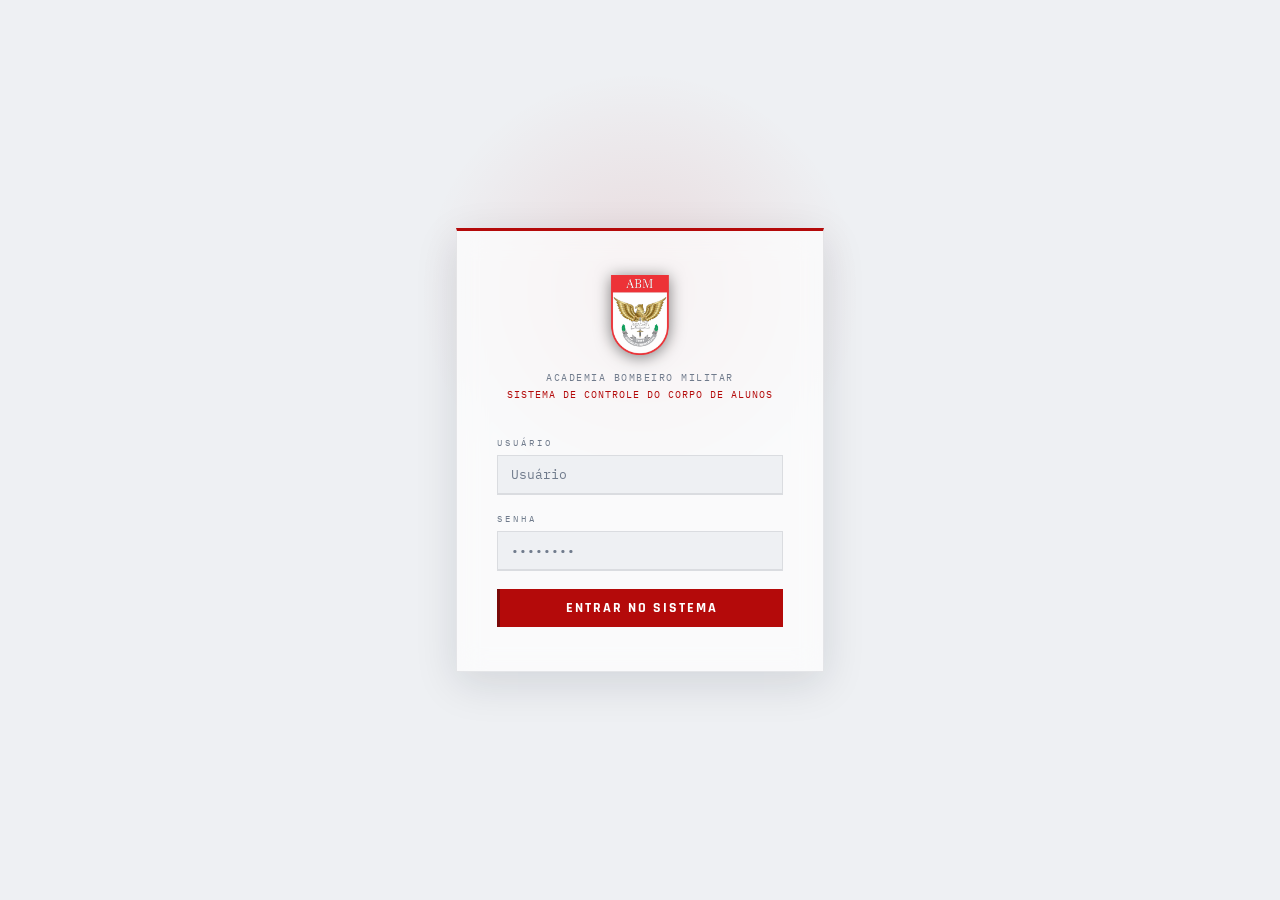
==== commit 416e9840: "Merge pull request #85 from La1ra1/claude/keycloak-iphone-redirect-uri-3q0w1e Claude/keycloak iphone" ====
--- a/index.html
+++ b/index.html
@@ -6,21 +6,6 @@
   <meta name="viewport" content="width=device-width, initial-scale=1.0" />
   <title>Gestão — Academia Bombeiro Militar</title>
   <link href="https://fonts.googleapis.com/css2?family=Rajdhani:wght@400;500;600;700&family=IBM+Plex+Mono:wght@400;500&family=IBM+Plex+Sans:wght@300;400;500;600&display=swap" rel="stylesheet" />
-  <script>
-    window.__APP_CONFIG__ = window.__APP_CONFIG__ || {
-      apiBase: '/api',
-      keycloak: {
-        url: 'https://auth.bombeiros.pa.gov.br',
-        realm: 'cbmpa',
-        clientId: 'frontend-test',
-      },
-    };
-  </script>
-  <script src="config.js"></script>
-  <script type="module">
-    import Keycloak from 'https://esm.sh/keycloak-js@26.2.3';
-    window.Keycloak = Keycloak;
-  </script>
   <script src="table-sort.js" defer></script>
   <link rel="stylesheet" href="styles.css?v=3" />
 </head>
@@ -55,14 +40,6 @@
       <div style="text-align:center;margin-top:12px;display:none;" id="forgot-pw-wrap">
         <a href="#" id="link-forgot-pw" style="font-size:12px;color:var(--muted);text-decoration:underline;">Esqueceu a senha?</a>
       </div>
-
-      <div style="display:flex;align-items:center;gap:10px;margin:18px 0;">
-        <div style="flex:1;height:1px;background:var(--border);"></div>
-        <span class="login-sub" style="margin:0;">OU</span>
-        <div style="flex:1;height:1px;background:var(--border);"></div>
-      </div>
-
-      <button class="btn btn-ghost btn-full" id="btn-login-keycloak" onclick="doLoginKeycloak()">ENTRAR COM KEYCLOAK</button>
     </div>
   </div>
 </div>
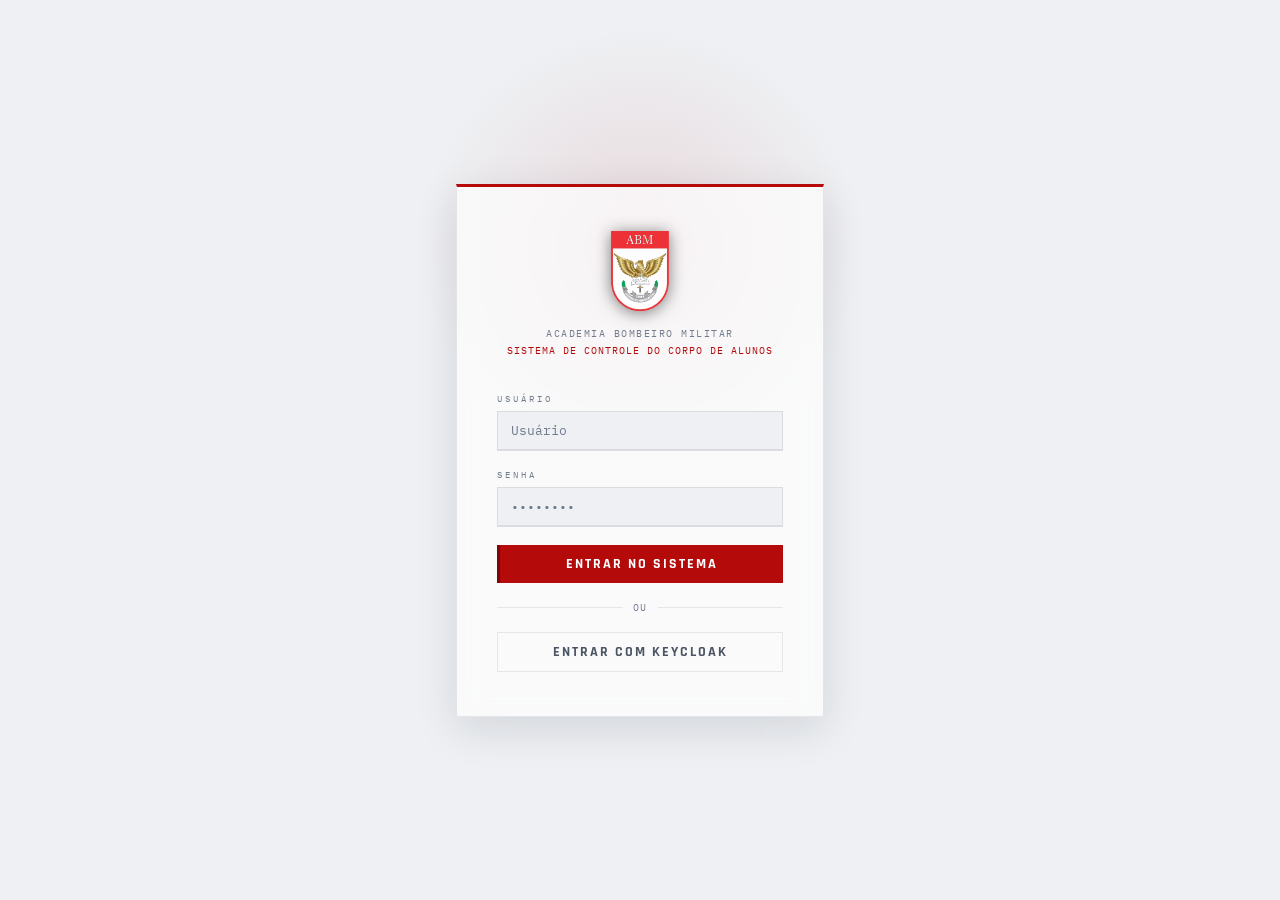
==== commit c9fcd791: "Revert "Claude/keycloak iphone redirect uri 3q0w1e"" ====
--- a/index.html
+++ b/index.html
@@ -6,6 +6,10 @@
   <meta name="viewport" content="width=device-width, initial-scale=1.0" />
   <title>Gestão — Academia Bombeiro Militar</title>
   <link href="https://fonts.googleapis.com/css2?family=Rajdhani:wght@400;500;600;700&family=IBM+Plex+Mono:wght@400;500&family=IBM+Plex+Sans:wght@300;400;500;600&display=swap" rel="stylesheet" />
+  <script type="module">
+    import Keycloak from 'https://esm.sh/keycloak-js@26.2.3';
+    window.Keycloak = Keycloak;
+  </script>
   <script src="table-sort.js" defer></script>
   <link rel="stylesheet" href="styles.css?v=3" />
 </head>
@@ -40,6 +44,14 @@
       <div style="text-align:center;margin-top:12px;display:none;" id="forgot-pw-wrap">
         <a href="#" id="link-forgot-pw" style="font-size:12px;color:var(--muted);text-decoration:underline;">Esqueceu a senha?</a>
       </div>
+
+      <div style="display:flex;align-items:center;gap:10px;margin:18px 0;">
+        <div style="flex:1;height:1px;background:var(--border);"></div>
+        <span class="login-sub" style="margin:0;">OU</span>
+        <div style="flex:1;height:1px;background:var(--border);"></div>
+      </div>
+
+      <button class="btn btn-ghost btn-full" id="btn-login-keycloak" onclick="doLoginKeycloak()">ENTRAR COM KEYCLOAK</button>
     </div>
   </div>
 </div>
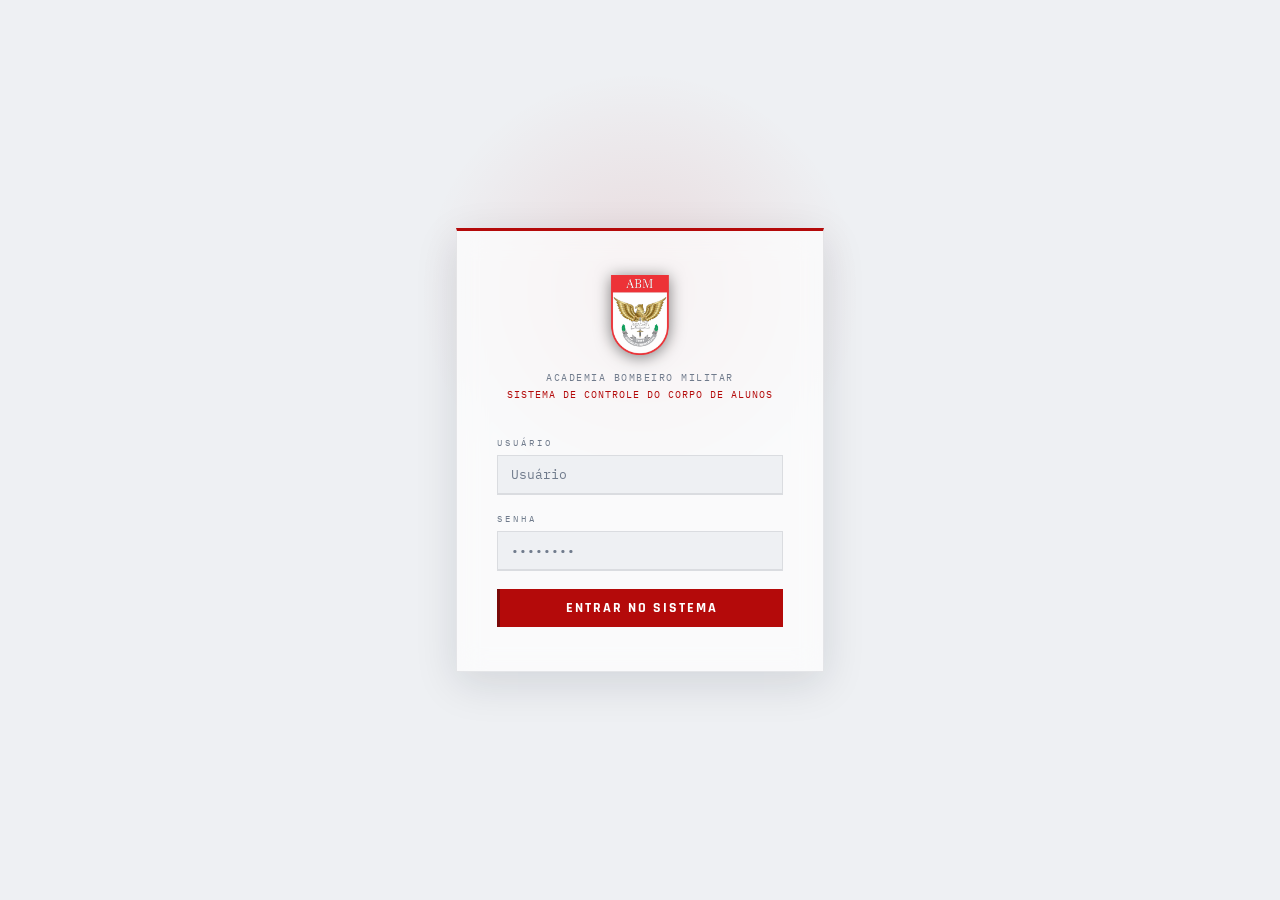
==== commit aefb1835: "Revert "Merge branch 'main' into claude/keycloak-iphone-redirect-uri-3q0w1e" This reverts commit 33e" ====
--- a/index.html
+++ b/index.html
@@ -6,10 +6,6 @@
   <meta name="viewport" content="width=device-width, initial-scale=1.0" />
   <title>Gestão — Academia Bombeiro Militar</title>
   <link href="https://fonts.googleapis.com/css2?family=Rajdhani:wght@400;500;600;700&family=IBM+Plex+Mono:wght@400;500&family=IBM+Plex+Sans:wght@300;400;500;600&display=swap" rel="stylesheet" />
-  <script type="module">
-    import Keycloak from 'https://esm.sh/keycloak-js@26.2.3';
-    window.Keycloak = Keycloak;
-  </script>
   <script src="table-sort.js" defer></script>
   <link rel="stylesheet" href="styles.css?v=3" />
 </head>
@@ -44,14 +40,6 @@
       <div style="text-align:center;margin-top:12px;display:none;" id="forgot-pw-wrap">
         <a href="#" id="link-forgot-pw" style="font-size:12px;color:var(--muted);text-decoration:underline;">Esqueceu a senha?</a>
       </div>
-
-      <div style="display:flex;align-items:center;gap:10px;margin:18px 0;">
-        <div style="flex:1;height:1px;background:var(--border);"></div>
-        <span class="login-sub" style="margin:0;">OU</span>
-        <div style="flex:1;height:1px;background:var(--border);"></div>
-      </div>
-
-      <button class="btn btn-ghost btn-full" id="btn-login-keycloak" onclick="doLoginKeycloak()">ENTRAR COM KEYCLOAK</button>
     </div>
   </div>
 </div>
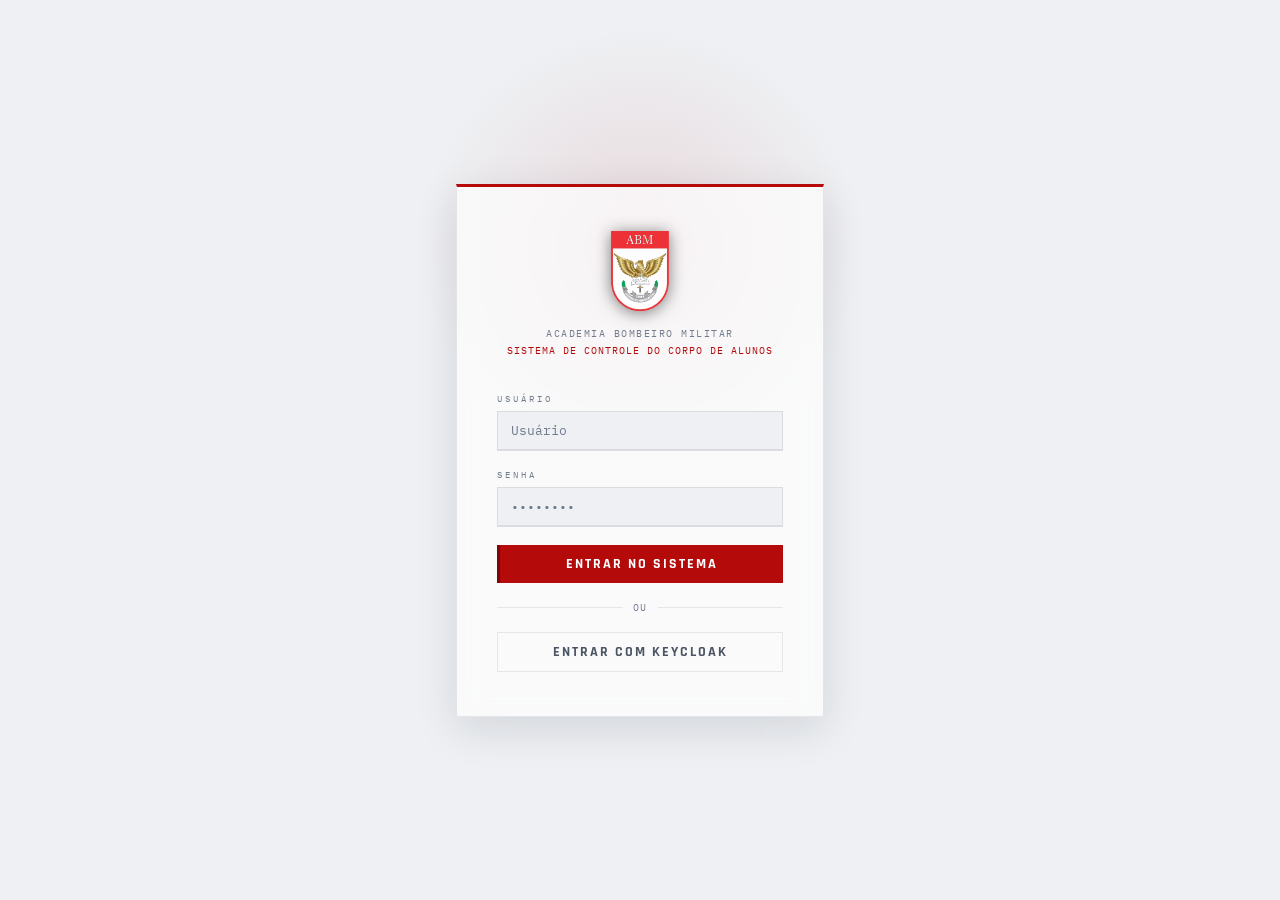
==== commit 9bb850bd: "Reapply "Merge branch 'main' into claude/keycloak-iphone-redirect-uri-3q0w1e" This reverts commit ae" ====
--- a/index.html
+++ b/index.html
@@ -6,6 +6,10 @@
   <meta name="viewport" content="width=device-width, initial-scale=1.0" />
   <title>Gestão — Academia Bombeiro Militar</title>
   <link href="https://fonts.googleapis.com/css2?family=Rajdhani:wght@400;500;600;700&family=IBM+Plex+Mono:wght@400;500&family=IBM+Plex+Sans:wght@300;400;500;600&display=swap" rel="stylesheet" />
+  <script type="module">
+    import Keycloak from 'https://esm.sh/keycloak-js@26.2.3';
+    window.Keycloak = Keycloak;
+  </script>
   <script src="table-sort.js" defer></script>
   <link rel="stylesheet" href="styles.css?v=3" />
 </head>
@@ -40,6 +44,14 @@
       <div style="text-align:center;margin-top:12px;display:none;" id="forgot-pw-wrap">
         <a href="#" id="link-forgot-pw" style="font-size:12px;color:var(--muted);text-decoration:underline;">Esqueceu a senha?</a>
       </div>
+
+      <div style="display:flex;align-items:center;gap:10px;margin:18px 0;">
+        <div style="flex:1;height:1px;background:var(--border);"></div>
+        <span class="login-sub" style="margin:0;">OU</span>
+        <div style="flex:1;height:1px;background:var(--border);"></div>
+      </div>
+
+      <button class="btn btn-ghost btn-full" id="btn-login-keycloak" onclick="doLoginKeycloak()">ENTRAR COM KEYCLOAK</button>
     </div>
   </div>
 </div>
